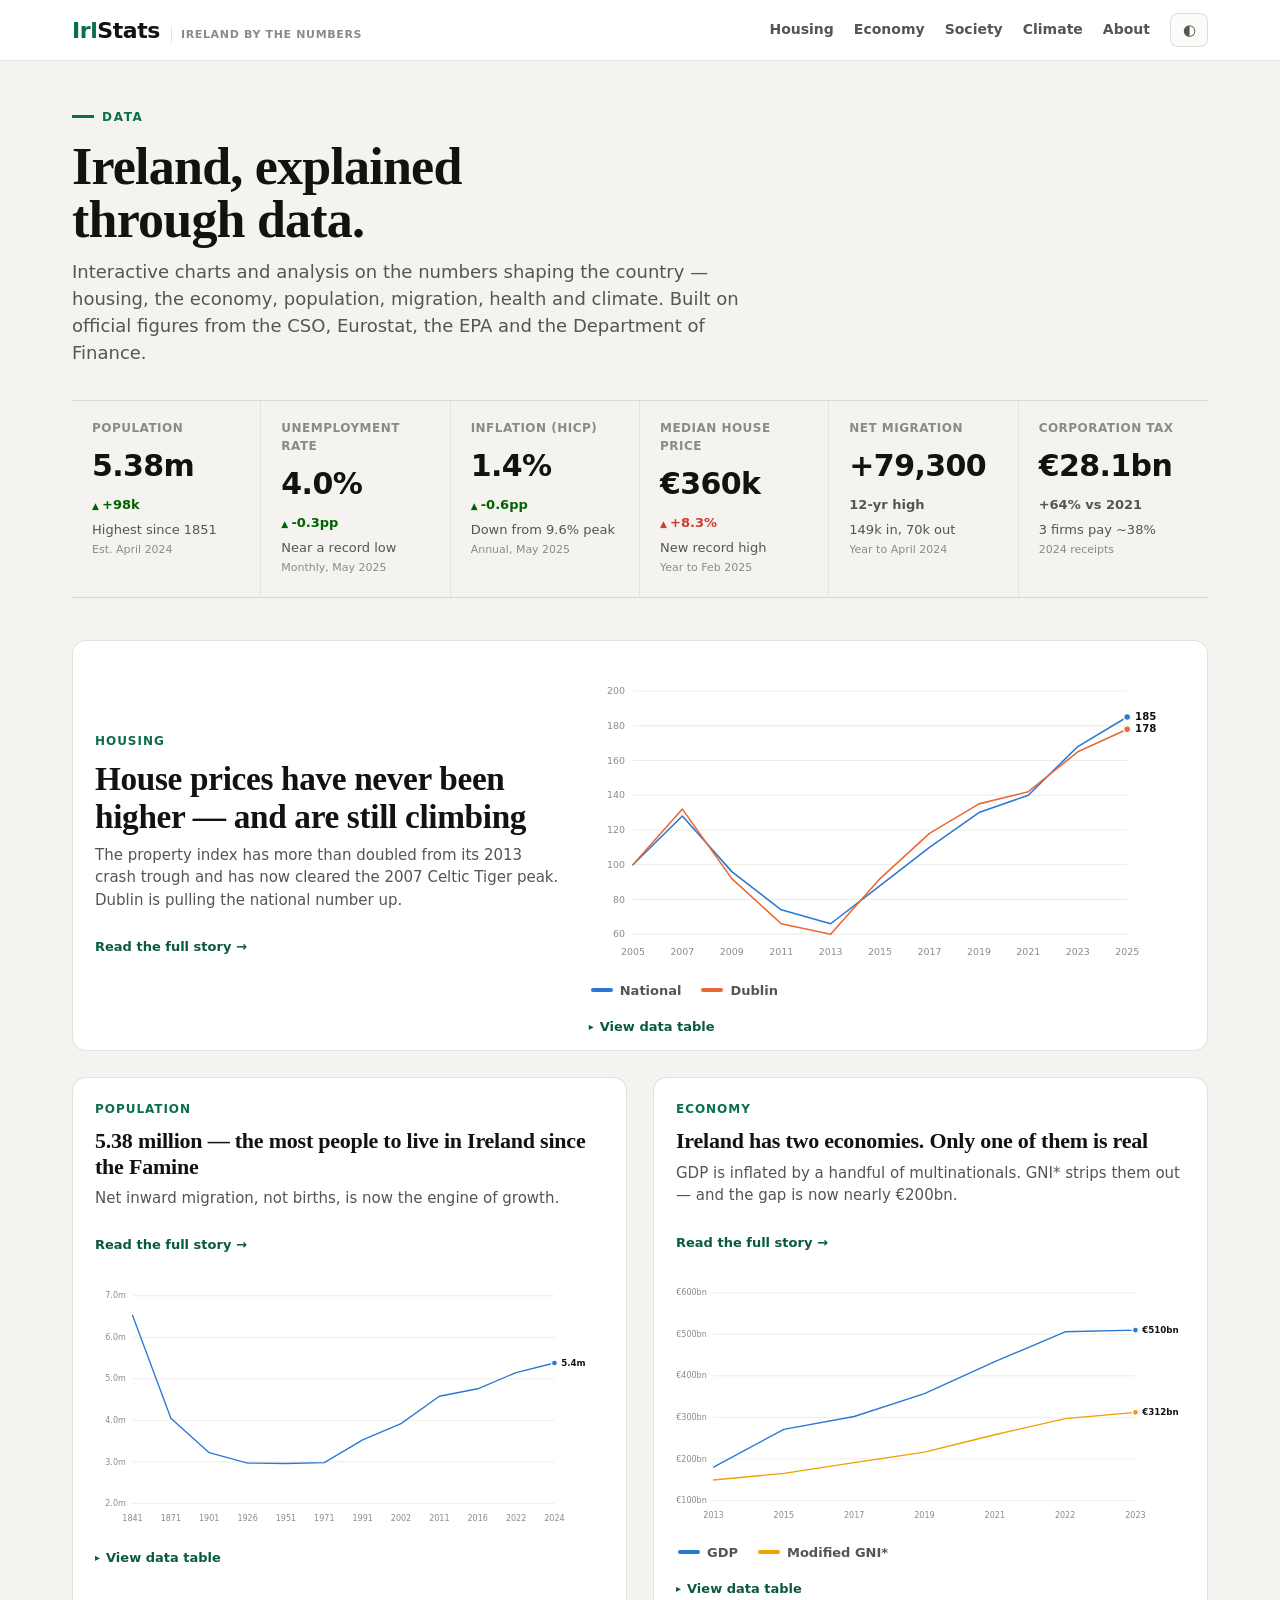
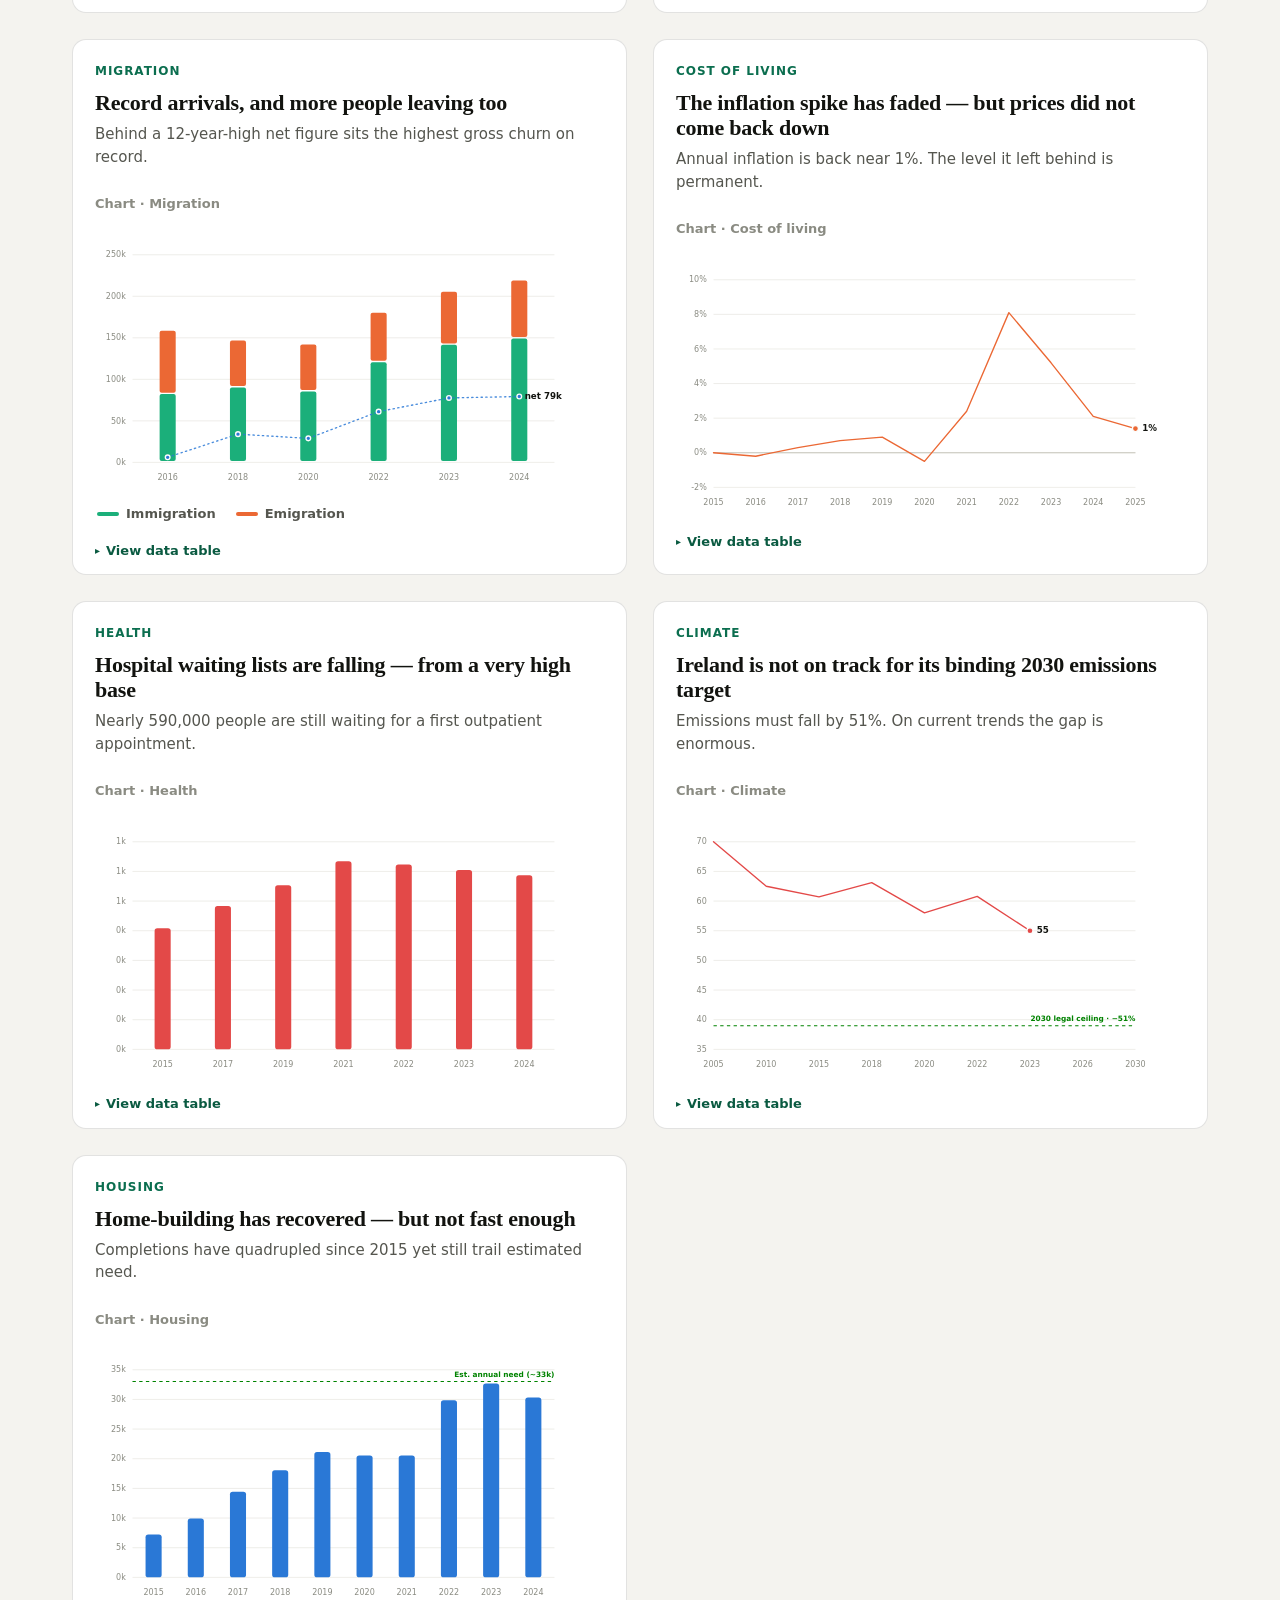
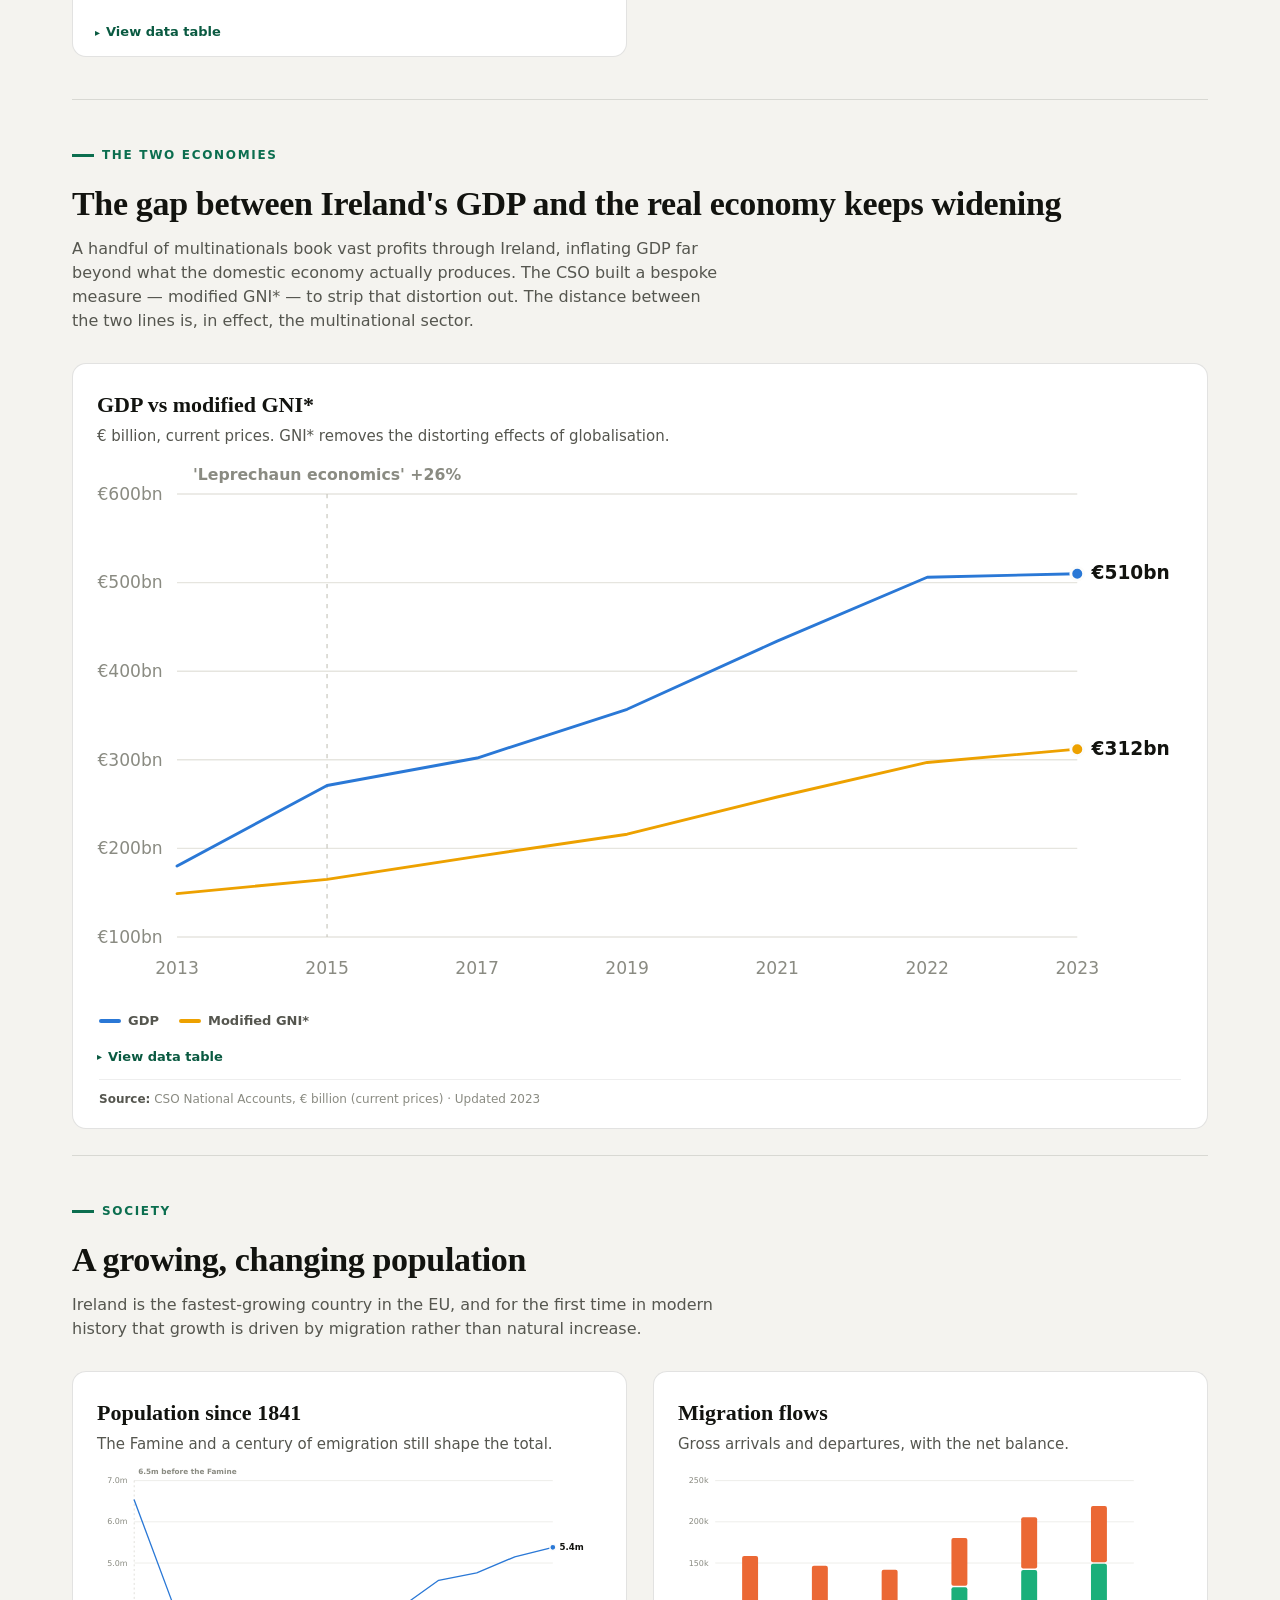
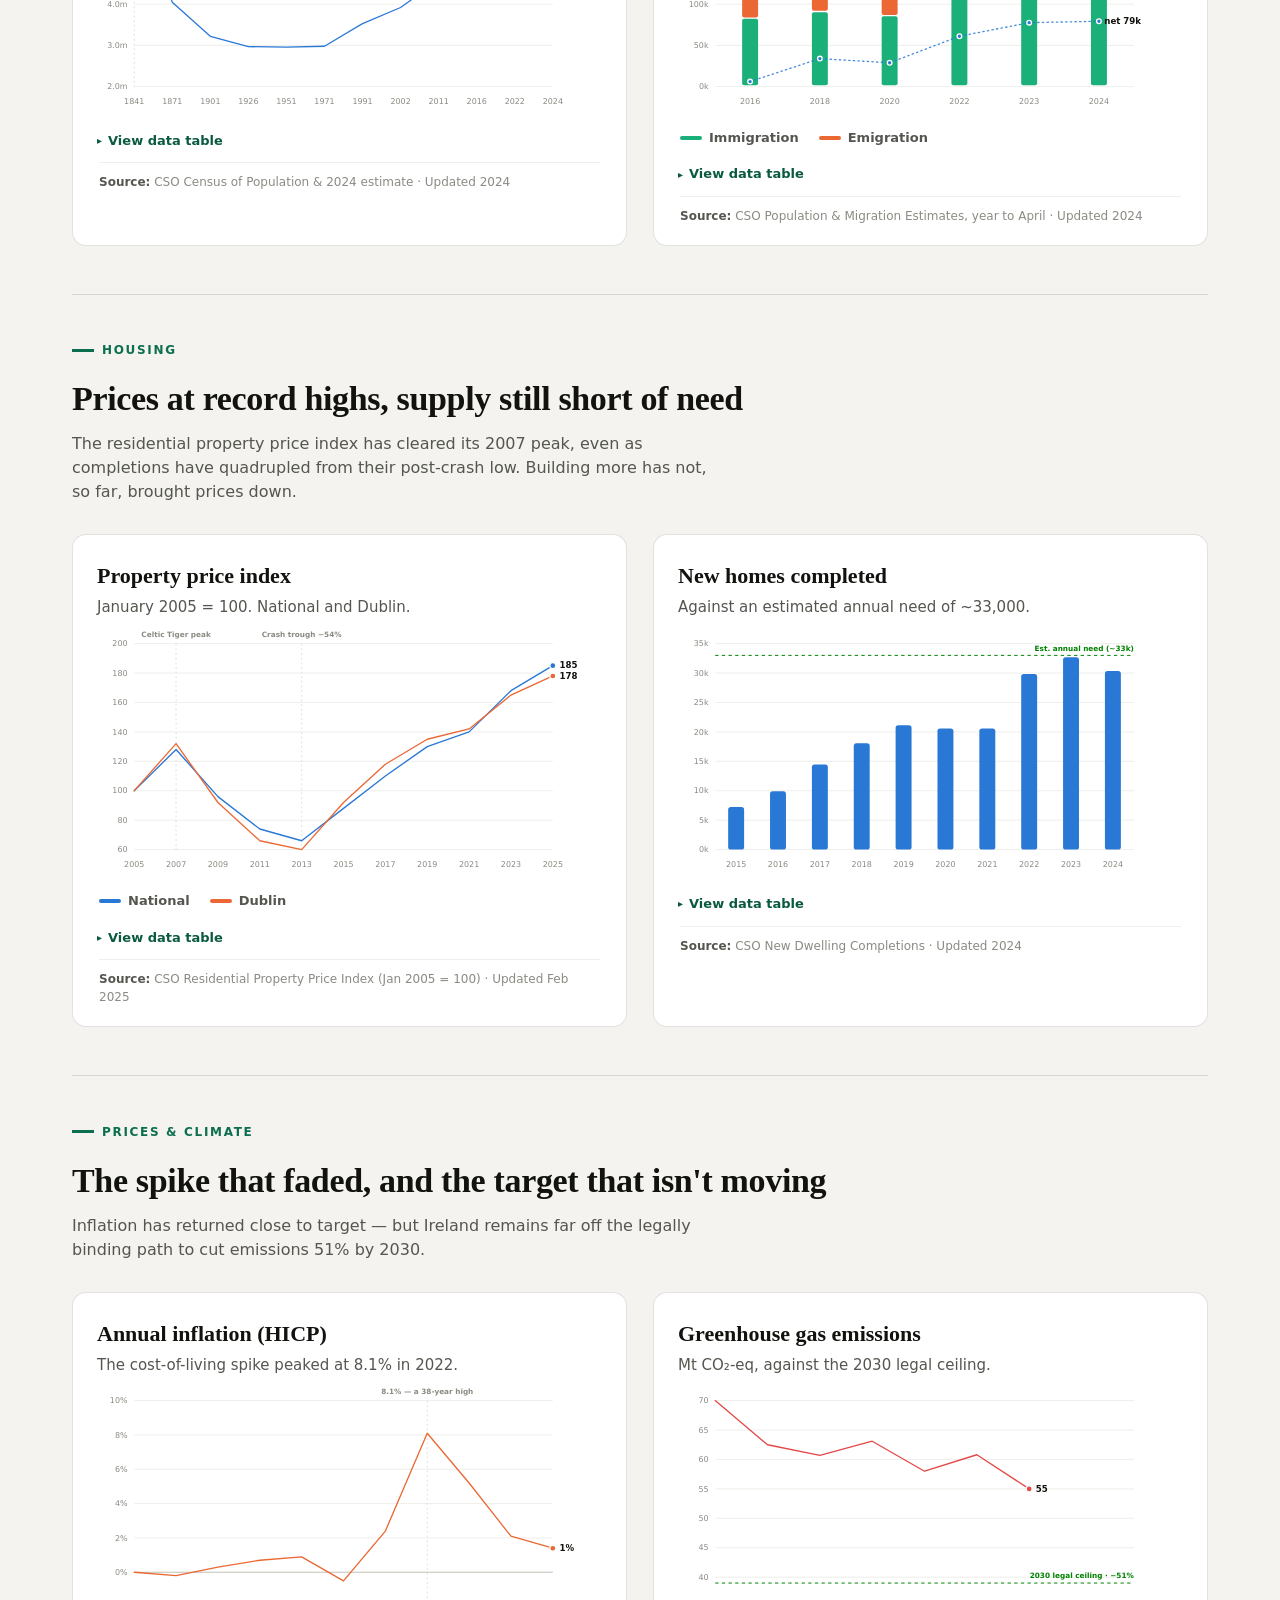
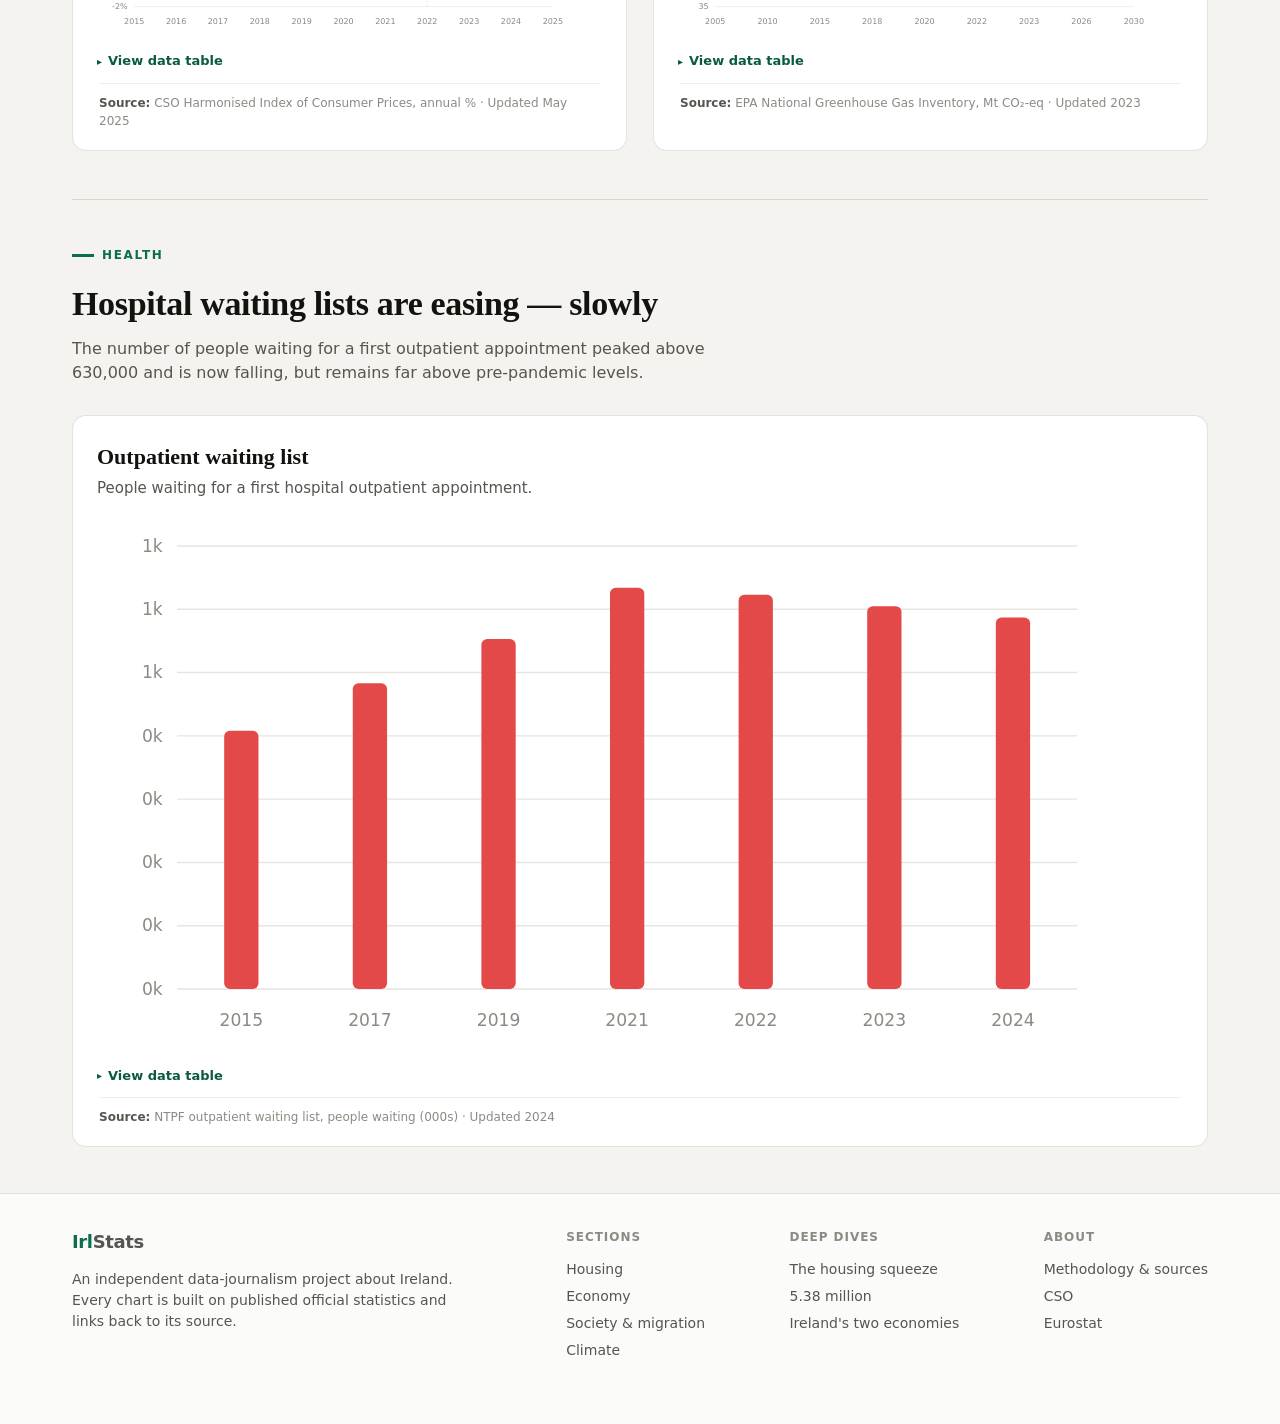
==== index.html @ 1c13873c "Build IrlStats — an Irish data-journalism hub An Irish counterpart to a newspaper data section (The " ====
<!doctype html>
<html lang="en">
<head>
  <meta charset="utf-8" />
  <meta name="viewport" content="width=device-width, initial-scale=1" />
  <title>IrlStats — Ireland by the numbers</title>
  <meta name="description" content="Ireland, explained through data. Interactive charts on housing, the economy, population, migration, health and climate — built on official CSO, Eurostat and EPA figures." />
  <link rel="icon" href="data:image/svg+xml,%3Csvg xmlns='http://www.w3.org/2000/svg' viewBox='0 0 100 100'%3E%3Crect width='100' height='100' rx='20' fill='%230b6e4f'/%3E%3Ctext x='50' y='72' font-size='62' font-family='system-ui' font-weight='800' fill='white' text-anchor='middle'%3EI%3C/text%3E%3C/svg%3E" />
  <link rel="stylesheet" href="styles.css" />
</head>
<body>
  <header class="mast">
    <div class="wrap mast__row">
      <a class="brand" href="index.html">
        <span><span class="brand__irl">Irl</span><span class="brand__stats">Stats</span></span>
        <span class="brand__tag">Ireland by the numbers</span>
      </a>
      <nav>
        <a class="nav-hide" href="#housing">Housing</a>
        <a class="nav-hide" href="#economy">Economy</a>
        <a class="nav-hide" href="#society">Society</a>
        <a class="nav-hide" href="#climate">Climate</a>
        <a class="nav-hide" href="about.html">About</a>
        <button class="theme-btn" id="themeBtn" title="Toggle light / dark" aria-label="Toggle light and dark theme">◐</button>
      </nav>
    </div>
  </header>

  <main class="wrap">
    <section class="page-head">
      <span class="eyebrow">Data</span>
      <h1>Ireland, explained through data.</h1>
      <p>Interactive charts and analysis on the numbers shaping the country — housing, the economy, population, migration, health and climate. Built on official figures from the CSO, Eurostat, the EPA and the Department of Finance.</p>
    </section>

    <!-- Live headline stats -->
    <section class="ticker" aria-label="Ireland right now">
      <div class="ticker__grid" id="ticker"></div>
    </section>

    <!-- Story grid -->
    <section class="story-grid" id="storyGrid"></section>

    <!-- Deep dive: economy -->
    <section class="band" id="economy">
      <div class="band__head">
        <span class="eyebrow">The two economies</span>
        <h2>The gap between Ireland's GDP and the real economy keeps widening</h2>
        <p>A handful of multinationals book vast profits through Ireland, inflating GDP far beyond what the domestic economy actually produces. The CSO built a bespoke measure — modified GNI* — to strip that distortion out. The distance between the two lines is, in effect, the multinational sector.</p>
      </div>
      <div class="figure">
        <div class="figure__title">GDP vs modified GNI*</div>
        <div class="figure__sub">€ billion, current prices. GNI* removes the distorting effects of globalisation.</div>
        <div id="chart-economy"></div>
        <div class="chart-source" id="src-economy"></div>
      </div>
    </section>

    <!-- Deep dive: society two-up -->
    <section class="band" id="society">
      <div class="band__head">
        <span class="eyebrow">Society</span>
        <h2>A growing, changing population</h2>
        <p>Ireland is the fastest-growing country in the EU, and for the first time in modern history that growth is driven by migration rather than natural increase.</p>
      </div>
      <div class="two-col">
        <div class="figure">
          <div class="figure__title">Population since 1841</div>
          <div class="figure__sub">The Famine and a century of emigration still shape the total.</div>
          <div id="chart-population"></div>
          <div class="chart-source" id="src-population"></div>
        </div>
        <div class="figure">
          <div class="figure__title">Migration flows</div>
          <div class="figure__sub">Gross arrivals and departures, with the net balance.</div>
          <div id="chart-migration"></div>
          <div class="chart-source" id="src-migration"></div>
        </div>
      </div>
    </section>

    <!-- Deep dive: housing -->
    <section class="band" id="housing">
      <div class="band__head">
        <span class="eyebrow">Housing</span>
        <h2>Prices at record highs, supply still short of need</h2>
        <p>The residential property price index has cleared its 2007 peak, even as completions have quadrupled from their post-crash low. Building more has not, so far, brought prices down.</p>
      </div>
      <div class="two-col">
        <div class="figure">
          <div class="figure__title">Property price index</div>
          <div class="figure__sub">January 2005 = 100. National and Dublin.</div>
          <div id="chart-houseprices"></div>
          <div class="chart-source" id="src-houseprices"></div>
        </div>
        <div class="figure">
          <div class="figure__title">New homes completed</div>
          <div class="figure__sub">Against an estimated annual need of ~33,000.</div>
          <div id="chart-completions"></div>
          <div class="chart-source" id="src-completions"></div>
        </div>
      </div>
    </section>

    <!-- Deep dive: cost of living + climate -->
    <section class="band" id="climate">
      <div class="band__head">
        <span class="eyebrow">Prices &amp; climate</span>
        <h2>The spike that faded, and the target that isn't moving</h2>
        <p>Inflation has returned close to target — but Ireland remains far off the legally binding path to cut emissions 51% by 2030.</p>
      </div>
      <div class="two-col">
        <div class="figure">
          <div class="figure__title">Annual inflation (HICP)</div>
          <div class="figure__sub">The cost-of-living spike peaked at 8.1% in 2022.</div>
          <div id="chart-inflation"></div>
          <div class="chart-source" id="src-inflation"></div>
        </div>
        <div class="figure">
          <div class="figure__title">Greenhouse gas emissions</div>
          <div class="figure__sub">Mt CO₂-eq, against the 2030 legal ceiling.</div>
          <div id="chart-emissions"></div>
          <div class="chart-source" id="src-emissions"></div>
        </div>
      </div>
    </section>

    <!-- Health -->
    <section class="band">
      <div class="band__head">
        <span class="eyebrow">Health</span>
        <h2>Hospital waiting lists are easing — slowly</h2>
        <p>The number of people waiting for a first outpatient appointment peaked above 630,000 and is now falling, but remains far above pre-pandemic levels.</p>
      </div>
      <div class="figure">
        <div class="figure__title">Outpatient waiting list</div>
        <div class="figure__sub">People waiting for a first hospital outpatient appointment.</div>
        <div id="chart-waiting"></div>
        <div class="chart-source" id="src-waiting"></div>
      </div>
    </section>
  </main>

  <footer class="foot">
    <div class="wrap foot__grid">
      <div>
        <div class="foot__brand"><span>Irl</span>Stats</div>
        <p class="foot__note">An independent data-journalism project about Ireland. Every chart is built on published official statistics and links back to its source.</p>
      </div>
      <div>
        <h4>Sections</h4>
        <a href="#housing">Housing</a>
        <a href="#economy">Economy</a>
        <a href="#society">Society &amp; migration</a>
        <a href="#climate">Climate</a>
      </div>
      <div>
        <h4>Deep dives</h4>
        <a href="stories/housing.html">The housing squeeze</a>
        <a href="stories/population.html">5.38 million</a>
        <a href="stories/economy.html">Ireland's two economies</a>
      </div>
      <div>
        <h4>About</h4>
        <a href="about.html">Methodology &amp; sources</a>
        <a href="https://www.cso.ie" rel="noopener">CSO</a>
        <a href="https://ec.europa.eu/eurostat" rel="noopener">Eurostat</a>
      </div>
    </div>
  </footer>

  <script src="js/data.js"></script>
  <script src="js/charts.js"></script>
  <script src="js/app.js"></script>
</body>
</html>
---- styles.css ----
/* ==================================================================
   IrlStats — Ireland by the numbers
   Editorial data-journalism styling. Light + dark, theme-aware charts.
   Chart series colours use the validated house data-viz palette.
   ================================================================== */

:root {
  color-scheme: light;

  /* ---- editorial chrome ---- */
  --page:        #f4f3ef;
  --surface:     #ffffff;
  --surface-2:   #fbfbf9;
  --ink:         #12130f;
  --ink-2:       #55564f;
  --muted:       #8a8b82;
  --hair:        rgba(18, 19, 15, 0.12);
  --hair-soft:   rgba(18, 19, 15, 0.07);

  /* Irish editorial accent — a considered green, used sparingly */
  --accent:      #0b6e4f;
  --accent-ink:  #0a5a41;
  --accent-wash: #e7f1ec;
  --flag-orange: #e07b39;

  /* ---- chart palette (validated categorical slots, light) ---- */
  --surface-1:  #fcfcfb;
  --series-1:   #2a78d6;  /* blue   */
  --series-2:   #eb6834;  /* orange */
  --series-3:   #1baf7a;  /* aqua   */
  --series-4:   #eda100;  /* yellow */
  --series-5:   #e87ba4;  /* magenta*/
  --series-6:   #008300;  /* green  */
  --series-7:   #4a3aa7;  /* violet */
  --series-8:   #e34948;  /* red    */

  --grid:       #e6e5df;
  --axis:       #c7c6bd;
  --axis-ink:   #8a8b82;
  --good:       #006300;
  --bad:        #cf3b2f;

  --maxw: 1180px;
  --sans: system-ui, -apple-system, "Segoe UI", Roboto, "Helvetica Neue", Arial, sans-serif;
  --serif: "Iowan Old Style", "Palatino Linotype", Palatino, Georgia, "Times New Roman", serif;
}

:root[data-theme="dark"] {
  color-scheme: dark;
  --page:       #0c0d0b;
  --surface:    #161713;
  --surface-2:  #121310;
  --ink:        #f6f6f1;
  --ink-2:      #c3c2b7;
  --muted:      #8f9086;
  --hair:       rgba(255, 255, 255, 0.14);
  --hair-soft:  rgba(255, 255, 255, 0.08);
  --accent:     #34c08e;
  --accent-ink: #4fd0a0;
  --accent-wash: #12271f;

  --surface-1:  #1a1a19;
  --series-1:   #3987e5;
  --series-2:   #d95926;
  --series-3:   #199e70;
  --series-4:   #c98500;
  --series-5:   #d55181;
  --series-6:   #008300;
  --series-7:   #9085e9;
  --series-8:   #e66767;

  --grid:       #2c2c2a;
  --axis:       #383835;
  --axis-ink:   #8f9086;
  --good:       #22c55e;
  --bad:        #f26d63;
}

@media (prefers-color-scheme: dark) {
  :root:not([data-theme="light"]) {
    color-scheme: dark;
    --page:       #0c0d0b;
    --surface:    #161713;
    --surface-2:  #121310;
    --ink:        #f6f6f1;
    --ink-2:      #c3c2b7;
    --muted:      #8f9086;
    --hair:       rgba(255, 255, 255, 0.14);
    --hair-soft:  rgba(255, 255, 255, 0.08);
    --accent:     #34c08e;
    --accent-ink: #4fd0a0;
    --accent-wash: #12271f;
    --surface-1:  #1a1a19;
    --series-1:   #3987e5;
    --series-2:   #d95926;
    --series-3:   #199e70;
    --series-4:   #c98500;
    --series-5:   #d55181;
    --series-6:   #008300;
    --series-7:   #9085e9;
    --series-8:   #e66767;
    --grid:       #2c2c2a;
    --axis:       #383835;
    --axis-ink:   #8f9086;
    --good:       #22c55e;
    --bad:        #f26d63;
  }
}

* { box-sizing: border-box; }
html { -webkit-text-size-adjust: 100%; }
body {
  margin: 0;
  background: var(--page);
  color: var(--ink);
  font-family: var(--sans);
  line-height: 1.5;
  -webkit-font-smoothing: antialiased;
}
a { color: inherit; }
img { max-width: 100%; }

.wrap { max-width: var(--maxw); margin: 0 auto; padding: 0 22px; }

/* ---- Masthead ---------------------------------------------------- */
.mast {
  border-bottom: 1px solid var(--hair);
  background: var(--surface);
  position: sticky;
  top: 0;
  z-index: 40;
  backdrop-filter: saturate(1.1);
}
.mast__row {
  display: flex;
  align-items: center;
  gap: 18px;
  height: 60px;
}
.brand {
  display: flex;
  align-items: baseline;
  gap: 9px;
  text-decoration: none;
  font-weight: 800;
  letter-spacing: -0.02em;
  font-size: 22px;
}
.brand__irl { color: var(--accent); }
.brand__stats { color: var(--ink); }
.brand__tag {
  font-size: 11px;
  font-weight: 600;
  color: var(--muted);
  letter-spacing: 0.06em;
  text-transform: uppercase;
  border-left: 1px solid var(--hair);
  padding-left: 9px;
  margin-left: 2px;
}
.mast nav {
  margin-left: auto;
  display: flex;
  gap: 20px;
  align-items: center;
}
.mast nav a {
  text-decoration: none;
  color: var(--ink-2);
  font-size: 14px;
  font-weight: 600;
  padding: 4px 0;
  border-bottom: 2px solid transparent;
}
.mast nav a:hover { color: var(--ink); border-bottom-color: var(--accent); }
.nav-hide { }
@media (max-width: 760px) { .nav-hide { display: none; } }

.theme-btn {
  border: 1px solid var(--hair);
  background: var(--surface-2);
  color: var(--ink-2);
  width: 38px; height: 34px;
  border-radius: 8px;
  cursor: pointer;
  font-size: 15px;
  display: grid; place-items: center;
}
.theme-btn:hover { color: var(--ink); border-color: var(--accent); }

/* ---- Section intro ---------------------------------------------- */
.page-head { padding: 40px 0 8px; }
.page-head h1 {
  font-family: var(--serif);
  font-weight: 700;
  font-size: clamp(30px, 4.6vw, 52px);
  line-height: 1.02;
  letter-spacing: -0.015em;
  margin: 0 0 12px;
  max-width: 15ch;
}
.page-head p {
  color: var(--ink-2);
  font-size: 18px;
  max-width: 60ch;
  margin: 0;
}
.eyebrow {
  display: inline-flex; align-items: center; gap: 8px;
  text-transform: uppercase;
  letter-spacing: 0.14em;
  font-size: 12px;
  font-weight: 700;
  color: var(--accent);
  margin-bottom: 14px;
}
.eyebrow::before {
  content: ""; width: 22px; height: 3px; background: var(--accent); display: inline-block;
}

/* ---- Stat ticker ------------------------------------------------- */
.ticker {
  margin: 26px 0 8px;
  border-top: 1px solid var(--hair);
  border-bottom: 1px solid var(--hair);
}
.ticker__grid {
  display: grid;
  grid-template-columns: repeat(6, 1fr);
  gap: 0;
}
@media (max-width: 900px) { .ticker__grid { grid-template-columns: repeat(3, 1fr); } }
@media (max-width: 520px) { .ticker__grid { grid-template-columns: repeat(2, 1fr); } }

.stat {
  padding: 18px 20px 20px;
  border-right: 1px solid var(--hair-soft);
}
.ticker__grid .stat:nth-child(6n) { border-right: none; }
.stat__label { font-size: 12px; font-weight: 600; color: var(--muted); text-transform: uppercase; letter-spacing: 0.04em; }
.stat__value {
  font-size: 30px; font-weight: 700; letter-spacing: -0.02em; margin: 6px 0 4px; color: var(--ink);
}
.stat__delta { font-size: 13px; font-weight: 700; display: inline-block; }
.stat__delta--good { color: var(--good); }
.stat__delta--bad { color: var(--bad); }
.stat__delta--neutral { color: var(--ink-2); }
.stat__delta--good::before { content: "▲ "; font-size: 9px; }
.stat__delta--bad::before { content: "▲ "; font-size: 9px; }
.stat__sub { font-size: 13px; color: var(--ink-2); margin-top: 4px; }
.stat__note { font-size: 11px; color: var(--muted); margin-top: 3px; }

/* ---- Story grid -------------------------------------------------- */
.story-grid {
  display: grid;
  grid-template-columns: repeat(12, 1fr);
  gap: 26px;
  padding: 34px 0 20px;
}
.card {
  grid-column: span 6;
  background: var(--surface);
  border: 1px solid var(--hair);
  border-radius: 14px;
  padding: 22px 22px 8px;
  display: flex;
  flex-direction: column;
  transition: border-color .15s, transform .15s;
}
.card:hover { border-color: var(--accent); }
.card--lead { grid-column: span 12; }
.card--lead .card__inner { display: grid; grid-template-columns: 1.05fr 1.35fr; gap: 30px; align-items: center; }
.card--tall { grid-column: span 4; }
@media (max-width: 900px) {
  .card, .card--tall { grid-column: span 12; }
  .card--lead .card__inner { grid-template-columns: 1fr; }
}
.card__kicker {
  font-size: 12px; font-weight: 700; letter-spacing: 0.08em; text-transform: uppercase;
  color: var(--accent); margin-bottom: 10px;
}
.card__title {
  font-family: var(--serif);
  font-weight: 700;
  font-size: 22px;
  line-height: 1.14;
  letter-spacing: -0.01em;
  margin: 0 0 8px;
}
.card--lead .card__title { font-size: clamp(24px, 2.6vw, 34px); }
.card__dek { color: var(--ink-2); font-size: 15px; margin: 0 0 14px; }
.card__more {
  margin-top: auto;
  font-size: 13px; font-weight: 700; color: var(--accent-ink);
  text-decoration: none; padding: 12px 0 16px;
  display: inline-flex; align-items: center; gap: 6px;
}
.card__more:hover { gap: 10px; }
.card__more--muted { color: var(--muted); font-weight: 600; }

/* ---- Chart ------------------------------------------------------- */
.chart { position: relative; margin-top: 6px; }
.chart-svg { width: 100%; height: auto; display: block; overflow: visible; font-family: var(--sans); }

.chart-svg .grid { stroke: var(--grid); stroke-width: 1; fill: none; }
.axis-label { fill: var(--axis-ink); font-size: 12px; font-variant-numeric: tabular-nums; }
.axis-baseline { stroke: var(--axis); stroke-width: 1.5; }
.series-line { stroke-width: 2; stroke-linejoin: round; stroke-linecap: round; }
.net-line { stroke-width: 2; stroke-dasharray: 2 5; stroke-linecap: round; opacity: .85; }
.end-dot { stroke: var(--surface-1); stroke-width: 2; }
.end-label { fill: var(--ink); font-size: 13px; font-weight: 700; font-variant-numeric: tabular-nums; }
.col { transition: opacity .1s; }
.annot-line { stroke: var(--axis); stroke-width: 1; stroke-dasharray: 3 4; opacity: .8; }
.annot-label { fill: var(--muted); font-size: 11px; font-weight: 600; }
.target-line { stroke: var(--series-6); stroke-width: 1.5; stroke-dasharray: 5 5; }
.target-label { fill: var(--series-6); font-size: 11px; font-weight: 700; }
.crosshair { stroke: var(--axis); stroke-width: 1; }
.focus-dot { stroke: var(--surface-1); stroke-width: 2; }
.col-hi { fill: var(--hair-soft); }
.overlay { cursor: crosshair; }

.chart-legend {
  display: flex; flex-wrap: wrap; gap: 14px 20px; margin: 14px 2px 2px;
}
.chart-legend__item { display: inline-flex; align-items: center; gap: 7px; font-size: 13px; color: var(--ink-2); font-weight: 600; }
.chart-legend__swatch { width: 22px; height: 4px; border-radius: 2px; display: inline-block; }
.chart-legend__swatch--dashed { background: repeating-linear-gradient(90deg, currentColor 0 4px, transparent 4px 8px) !important; }

.chart-tip {
  position: absolute; pointer-events: none;
  background: var(--surface); border: 1px solid var(--hair);
  border-radius: 9px; padding: 9px 11px; font-size: 12.5px;
  box-shadow: 0 8px 26px rgba(0,0,0,.14);
  transition: opacity .08s; z-index: 5; min-width: 118px;
}
.chart-tip__title { font-weight: 700; margin-bottom: 6px; color: var(--ink); }
.chart-tip__row { display: flex; align-items: center; gap: 7px; margin: 3px 0; }
.chart-tip__swatch { width: 9px; height: 9px; border-radius: 2px; flex: none; }
.chart-tip__name { color: var(--ink-2); }
.chart-tip__val { margin-left: auto; font-weight: 700; font-variant-numeric: tabular-nums; color: var(--ink); }

.chart-table { margin: 16px 0 6px; font-size: 13px; }
.chart-table summary {
  cursor: pointer; color: var(--accent-ink); font-weight: 600; font-size: 13px;
  list-style: none; user-select: none; display: inline-flex; align-items: center; gap: 6px;
}
.chart-table summary::before { content: "▸"; font-size: 10px; }
.chart-table[open] summary::before { content: "▾"; }
.chart-table__scroll { overflow-x: auto; margin-top: 10px; }
.chart-table table { border-collapse: collapse; width: 100%; font-variant-numeric: tabular-nums; }
.chart-table th, .chart-table td { text-align: right; padding: 6px 10px; border-bottom: 1px solid var(--hair-soft); white-space: nowrap; }
.chart-table thead th { color: var(--muted); font-weight: 700; border-bottom: 1px solid var(--hair); }
.chart-table tbody th { text-align: left; color: var(--ink); }

.chart-source {
  font-size: 12px; color: var(--muted); margin: 12px 2px 2px; padding-top: 10px;
  border-top: 1px solid var(--hair-soft);
}
.chart-source strong { color: var(--ink-2); font-weight: 600; }

/* ---- Section band ------------------------------------------------ */
.band { border-top: 1px solid var(--hair); margin-top: 22px; }
.band__head { padding: 40px 0 4px; }
.band__head h2 {
  font-family: var(--serif); font-weight: 700; font-size: clamp(24px, 3vw, 34px);
  margin: 0 0 8px; letter-spacing: -0.01em;
}
.band__head p { color: var(--ink-2); margin: 0; max-width: 64ch; }

.figure {
  background: var(--surface); border: 1px solid var(--hair); border-radius: 14px;
  padding: 24px 24px 18px; margin: 26px 0;
}
.figure__title { font-family: var(--serif); font-weight: 700; font-size: 22px; margin: 0 0 4px; }
.figure__sub { color: var(--ink-2); font-size: 15px; margin: 0 0 6px; }

.two-col { display: grid; grid-template-columns: 1fr 1fr; gap: 26px; }
@media (max-width: 820px) { .two-col { grid-template-columns: 1fr; } }

/* ---- Footer ------------------------------------------------------ */
.foot {
  border-top: 1px solid var(--hair);
  margin-top: 46px;
  padding: 34px 0 60px;
  color: var(--ink-2);
  font-size: 14px;
  background: var(--surface-2);
}
.foot__grid { display: flex; flex-wrap: wrap; gap: 30px 60px; justify-content: space-between; }
.foot h4 { font-size: 12px; text-transform: uppercase; letter-spacing: 0.08em; color: var(--muted); margin: 0 0 10px; }
.foot a { color: var(--ink-2); text-decoration: none; display: block; padding: 3px 0; }
.foot a:hover { color: var(--accent-ink); }
.foot__note { max-width: 46ch; }
.foot__brand { font-weight: 800; font-size: 18px; letter-spacing: -0.02em; margin-bottom: 8px; }
.foot__brand span { color: var(--accent); }

/* ---- Article layout --------------------------------------------- */
.article { max-width: 720px; margin: 0 auto; padding: 44px 22px 0; }
.article .eyebrow { margin-bottom: 18px; }
.article h1 {
  font-family: var(--serif); font-weight: 700; font-size: clamp(30px, 5vw, 46px);
  line-height: 1.06; letter-spacing: -0.015em; margin: 0 0 16px;
}
.article__standfirst { font-size: 20px; color: var(--ink-2); line-height: 1.45; margin: 0 0 20px; }
.article__meta { font-size: 13px; color: var(--muted); border-top: 1px solid var(--hair); border-bottom: 1px solid var(--hair); padding: 12px 0; margin-bottom: 30px; }
.article p { font-size: 18px; line-height: 1.62; margin: 0 0 20px; color: var(--ink); }
.article h2 { font-family: var(--serif); font-size: 26px; margin: 38px 0 12px; letter-spacing: -0.01em; }
.article .figure { margin: 30px 0; }
.back-link { display: inline-block; margin: 30px 0 0; font-weight: 700; color: var(--accent-ink); text-decoration: none; }
.pull { border-left: 3px solid var(--accent); padding: 4px 0 4px 18px; margin: 26px 0; font-family: var(--serif); font-size: 22px; line-height: 1.3; color: var(--ink); }
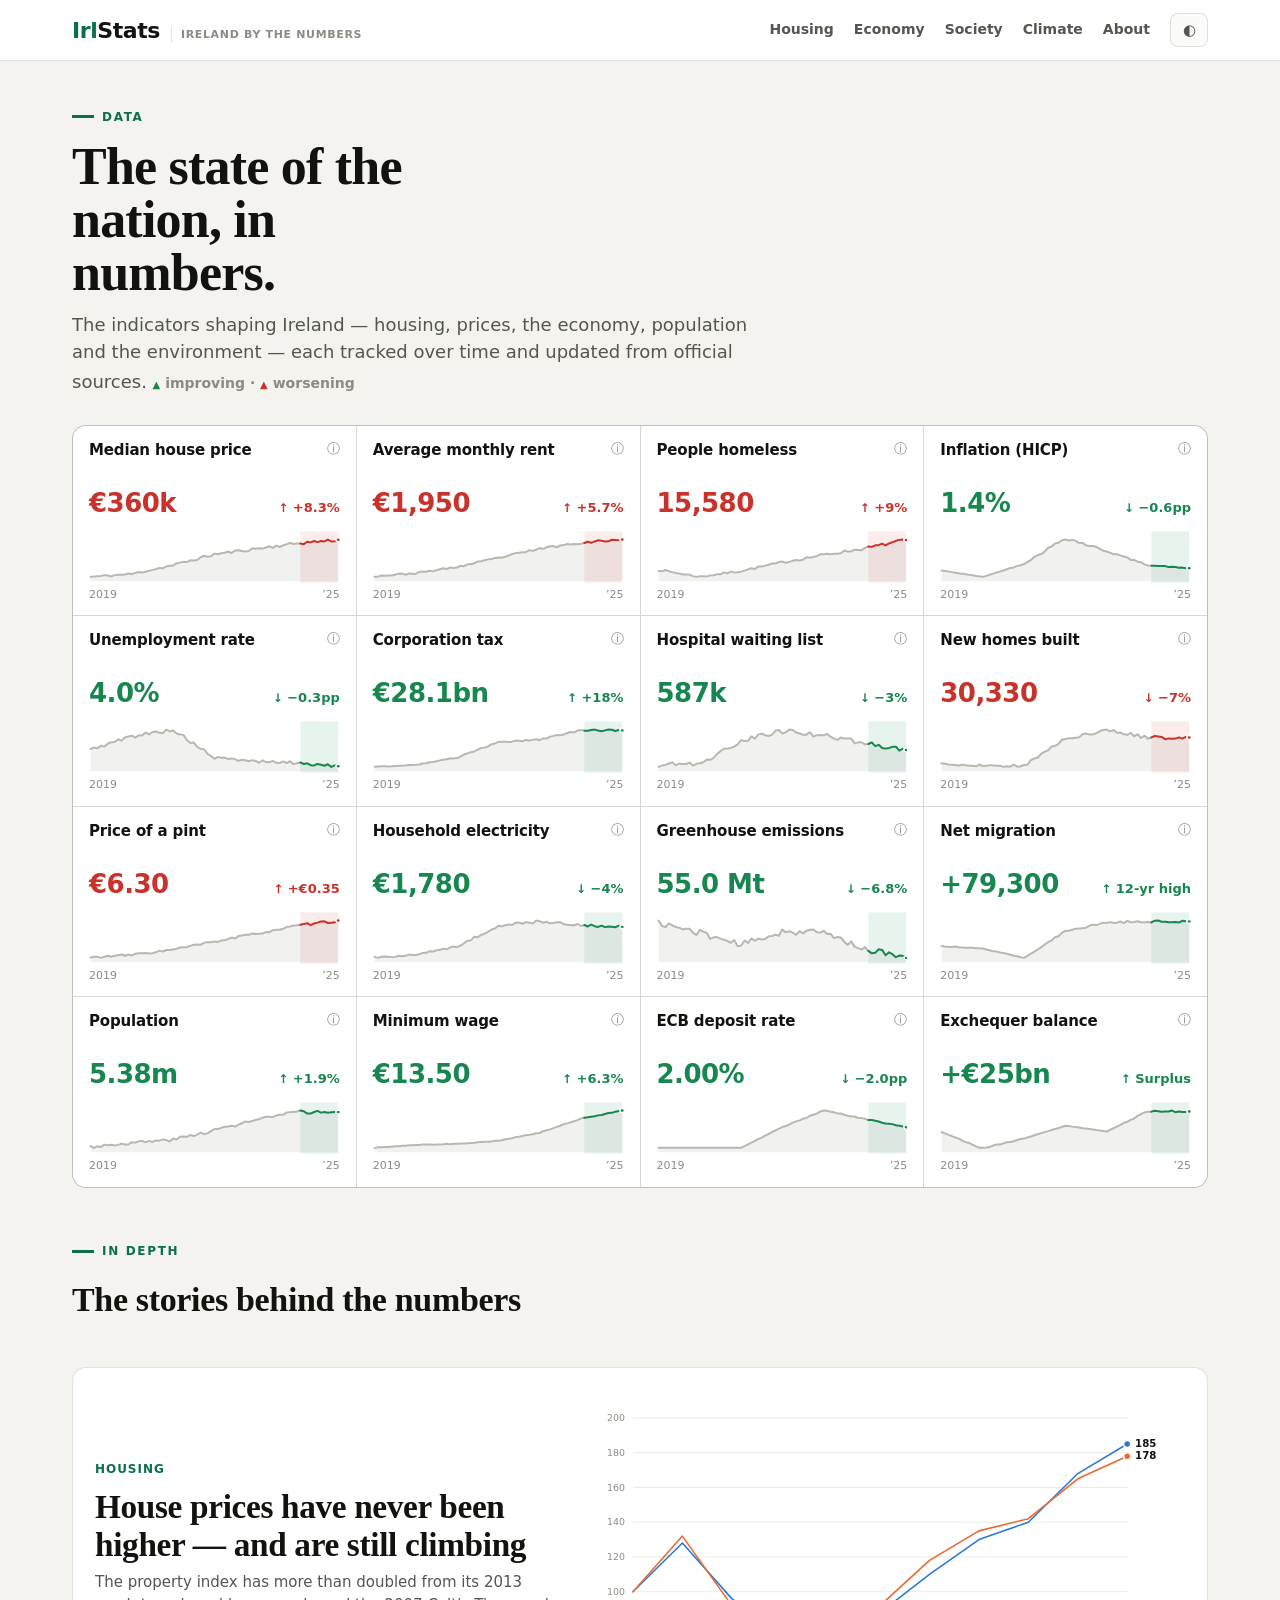
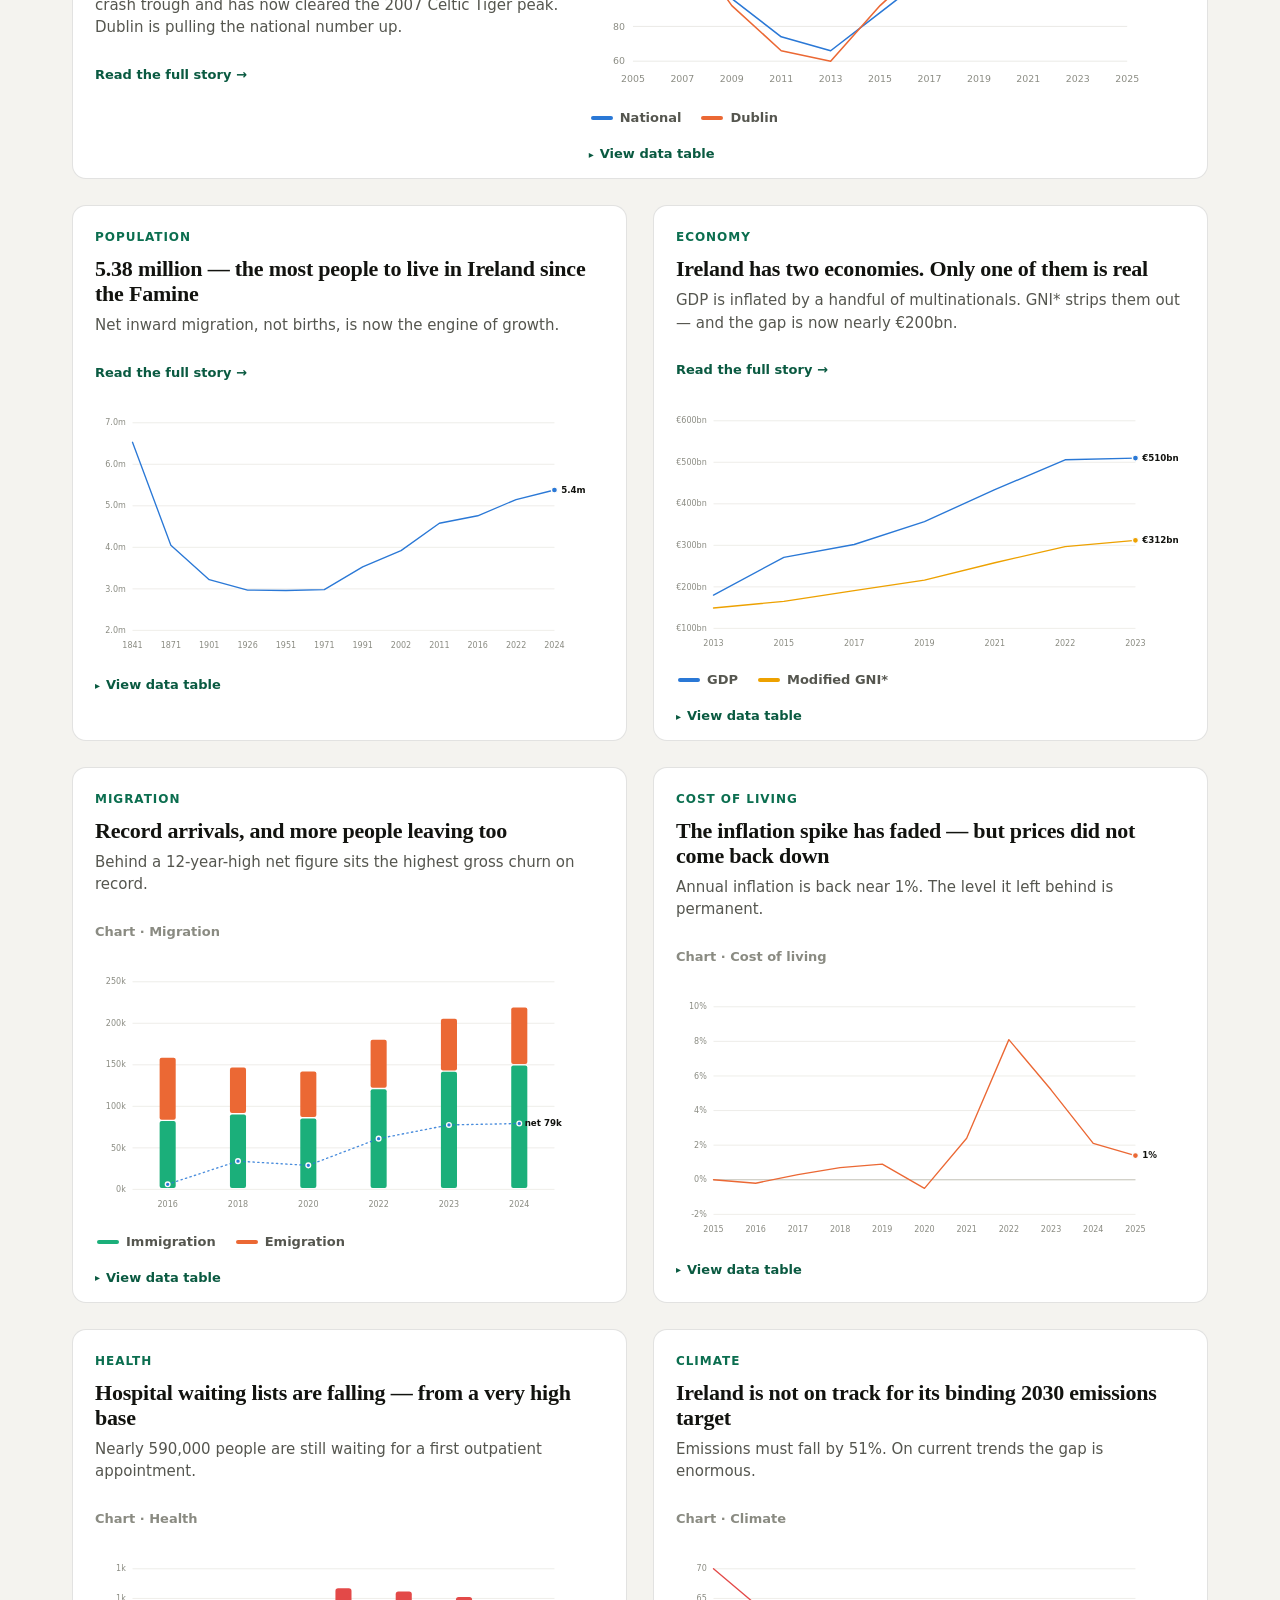
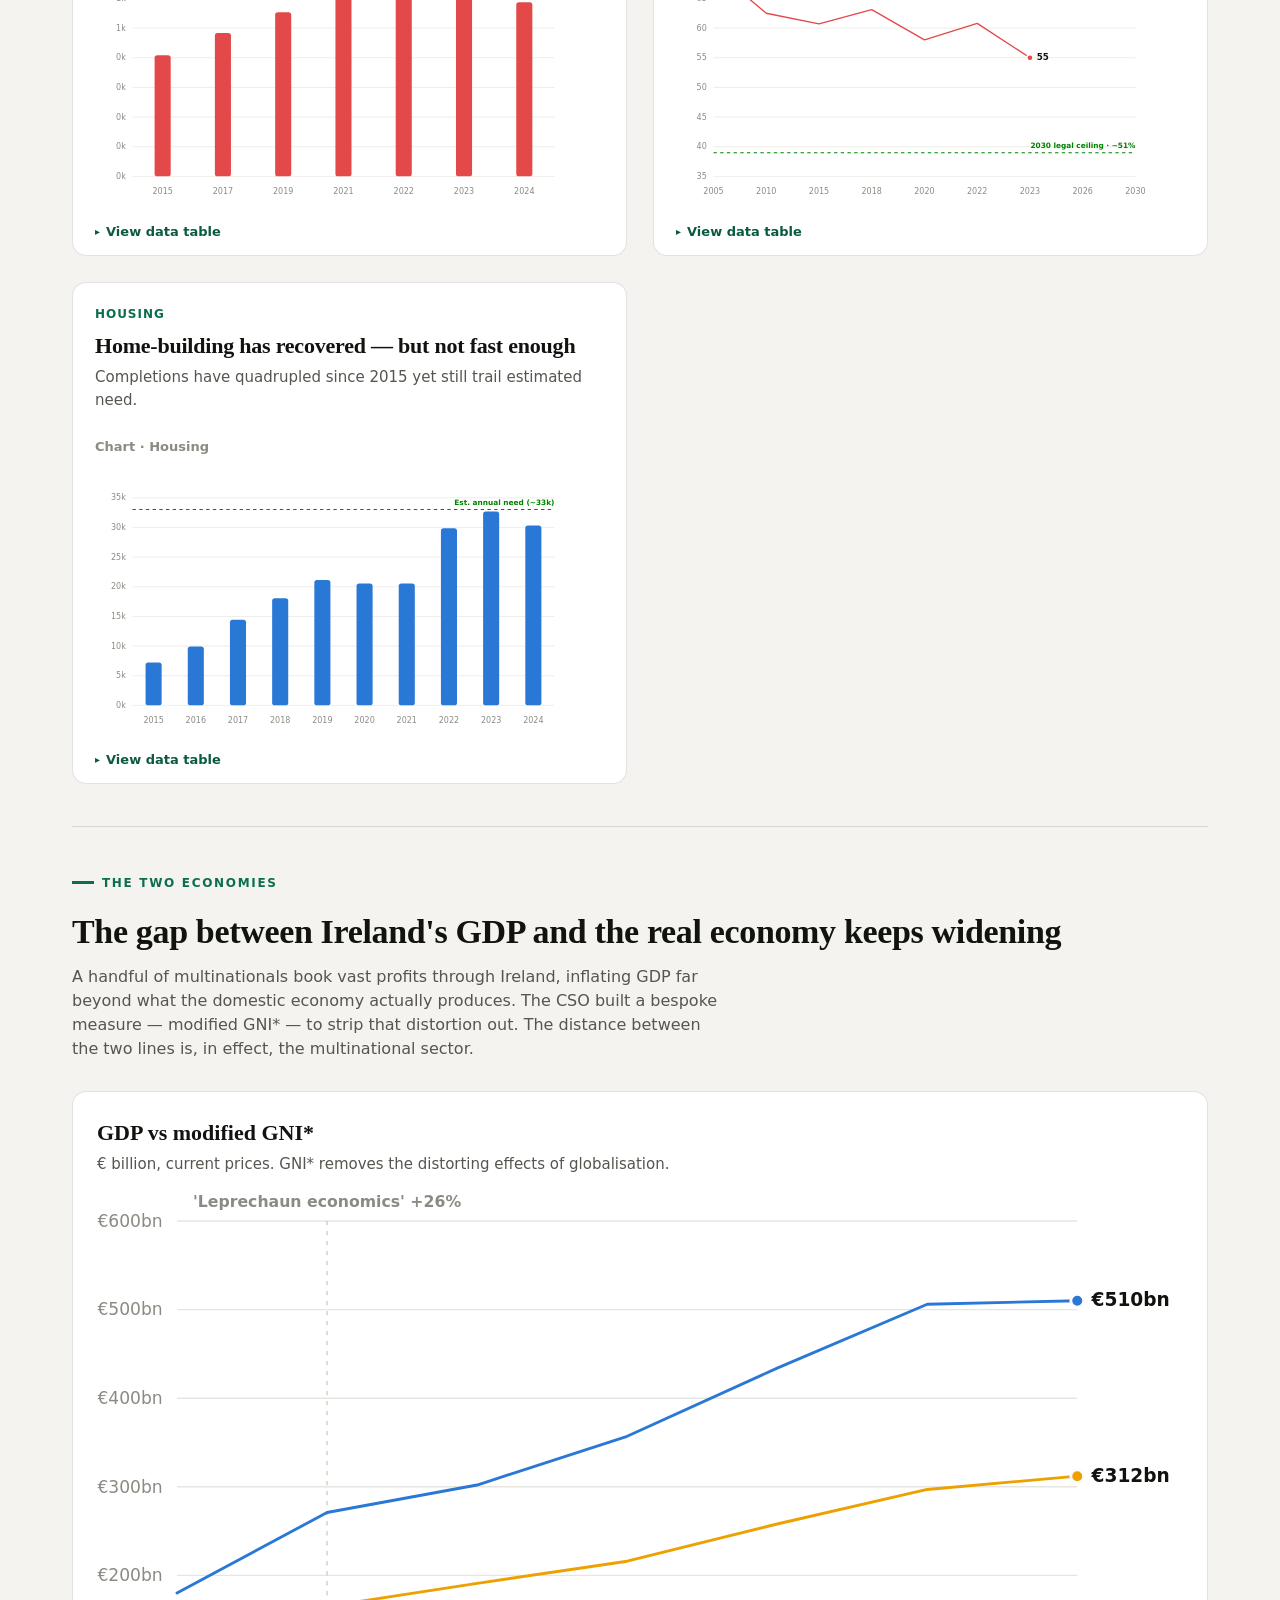
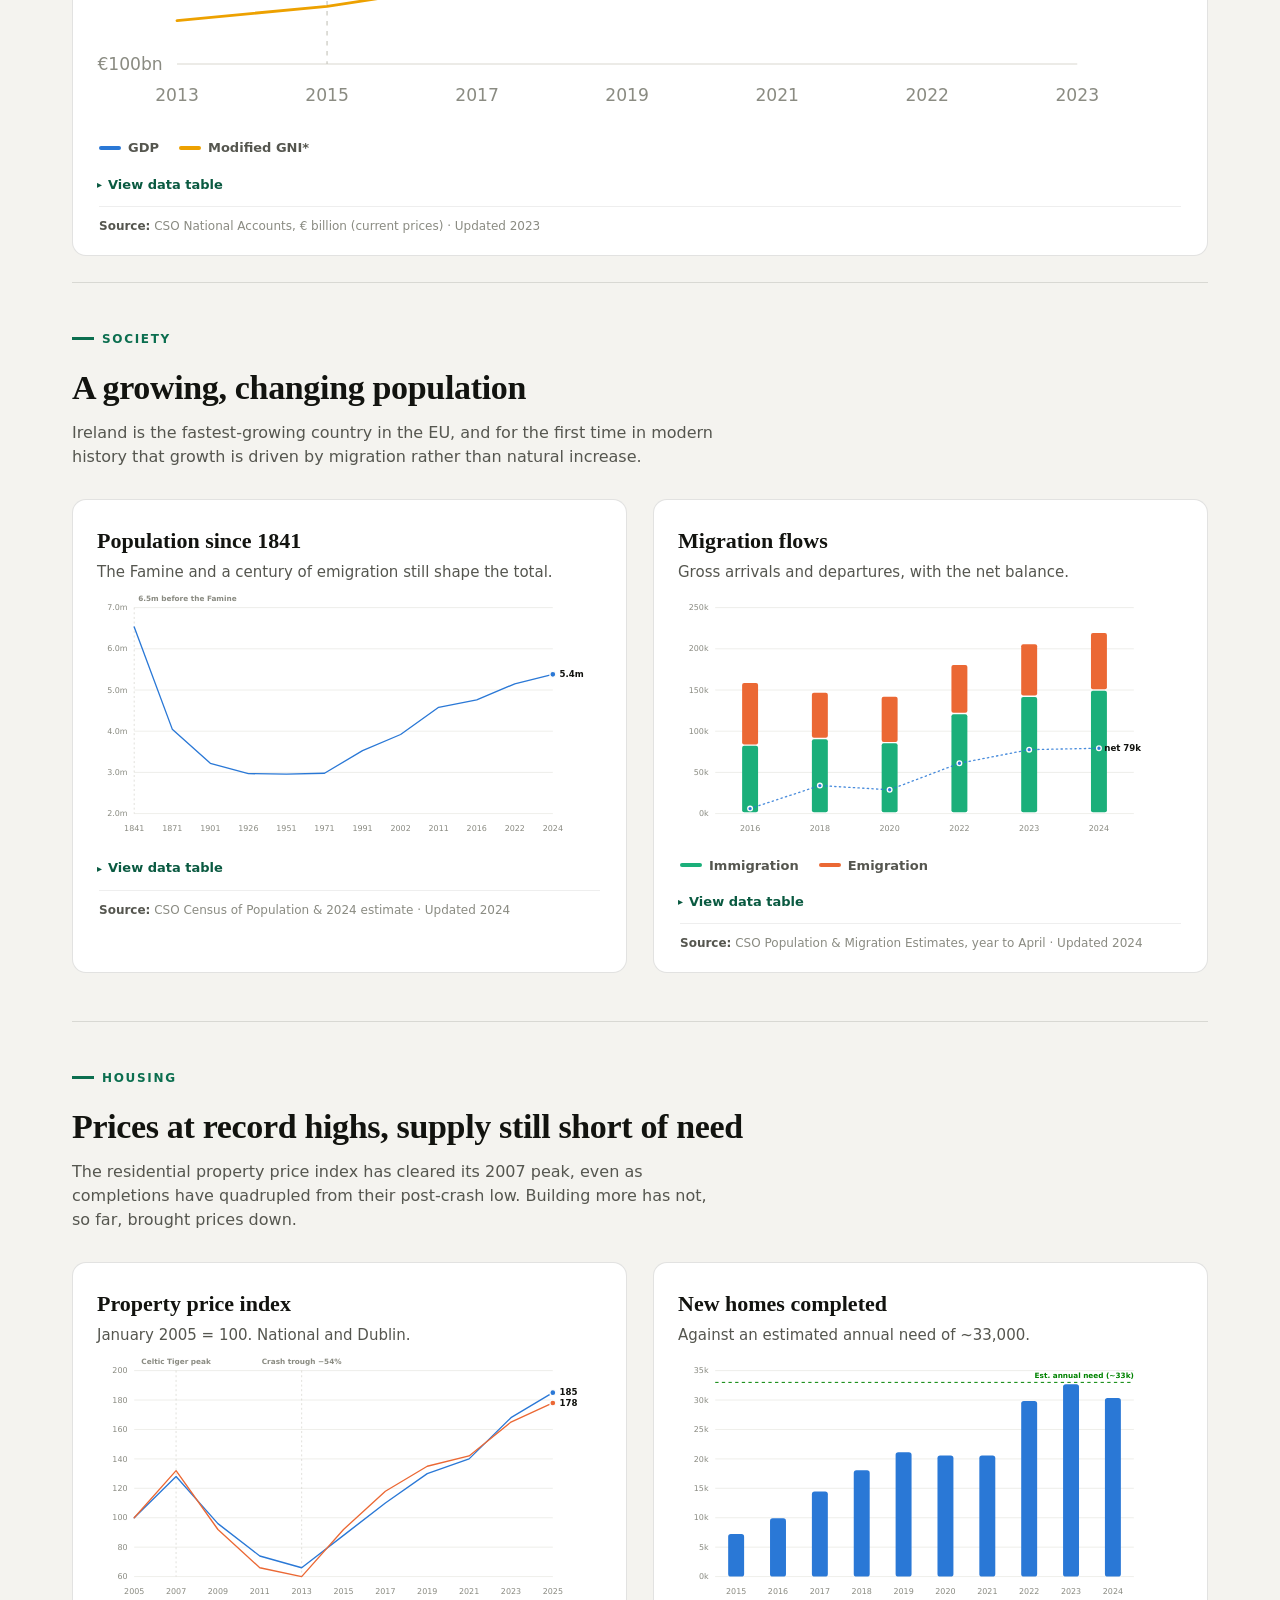
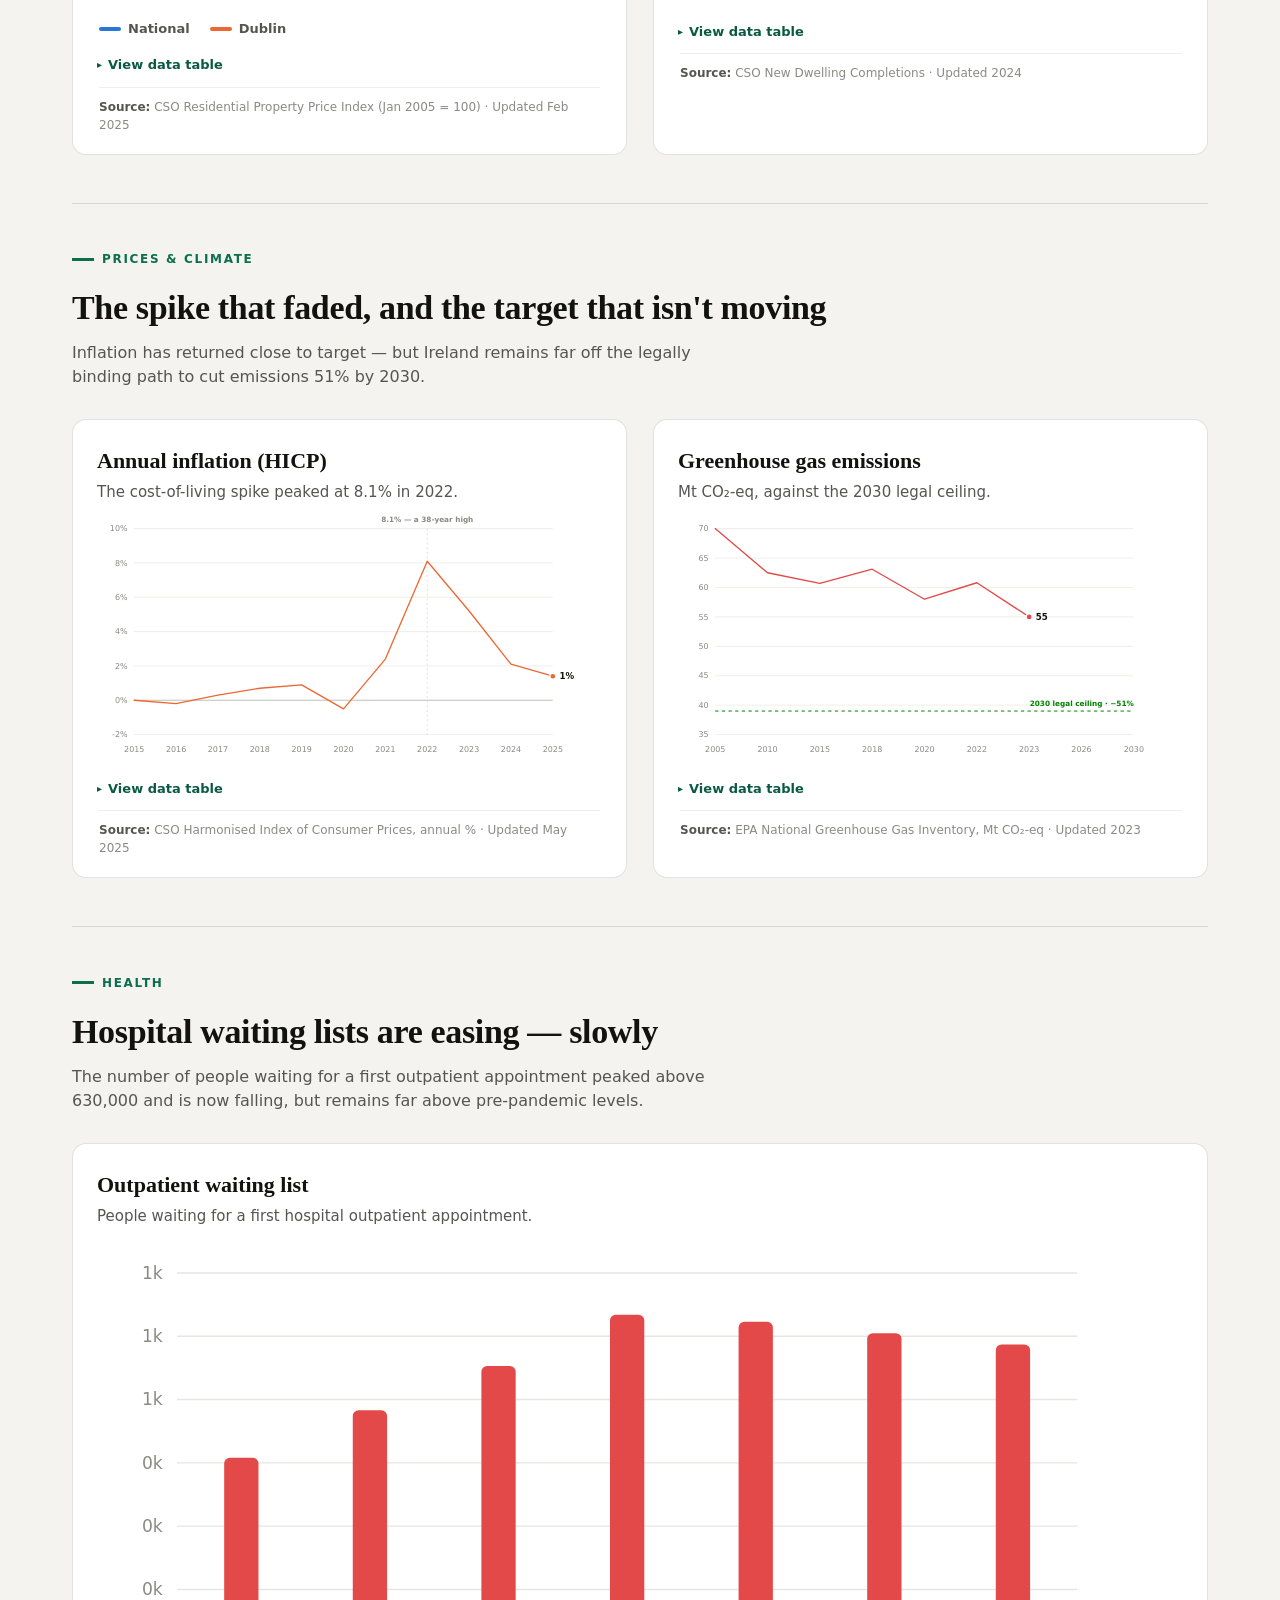
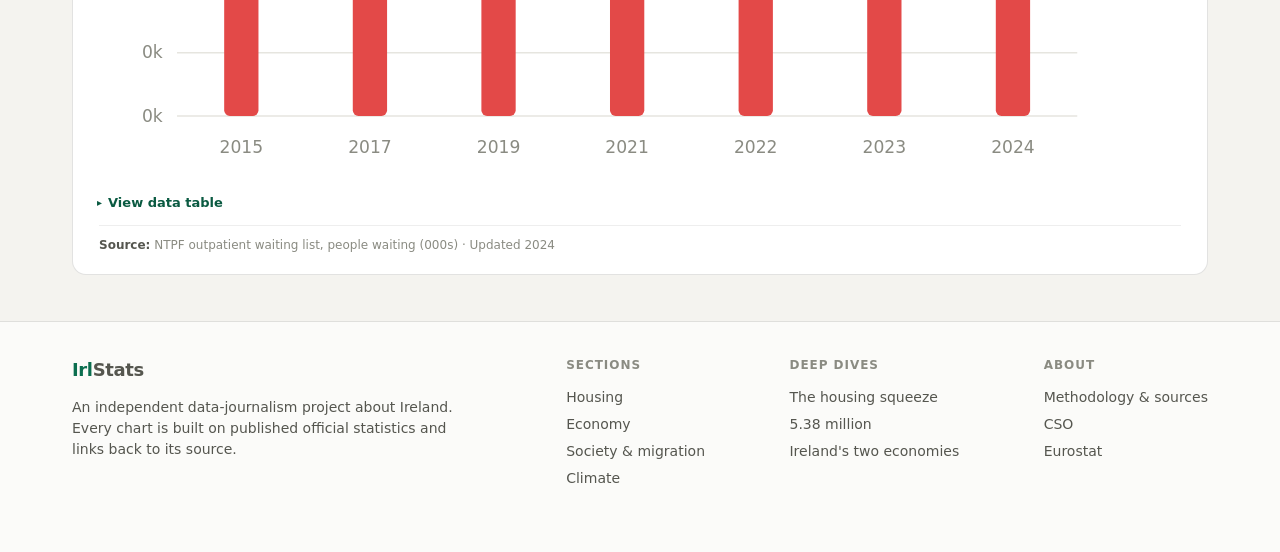
==== commit 52ed5360: "Lead with a national-indicator sparkline grid Rework the landing page around the signature format of" ====
--- a/index.html
+++ b/index.html
@@ -29,15 +29,18 @@
   <main class="wrap">
     <section class="page-head">
       <span class="eyebrow">Data</span>
-      <h1>Ireland, explained through data.</h1>
-      <p>Interactive charts and analysis on the numbers shaping the country — housing, the economy, population, migration, health and climate. Built on official figures from the CSO, Eurostat, the EPA and the Department of Finance.</p>
+      <h1>The state of the nation, in numbers.</h1>
+      <p>The indicators shaping Ireland — housing, prices, the economy, population and the environment — each tracked over time and updated from official sources. <span class="legend-inline"><span class="legend-inline__k legend-inline__k--good">▲</span> improving · <span class="legend-inline__k legend-inline__k--bad">▲</span> worsening</span></p>
     </section>
 
-    <!-- Live headline stats -->
-    <section class="ticker" aria-label="Ireland right now">
-      <div class="ticker__grid" id="ticker"></div>
-    </section>
+    <!-- The state of the nation: indicator sparkline grid -->
+    <section class="ind-grid" id="indicatorGrid" aria-label="National indicators"></section>
 
+    <!-- In depth -->
+    <div class="band__head" style="padding-bottom:0">
+      <span class="eyebrow">In depth</span>
+      <h2>The stories behind the numbers</h2>
+    </div>
     <!-- Story grid -->
     <section class="story-grid" id="storyGrid"></section>
 
--- a/styles.css
+++ b/styles.css
@@ -250,6 +250,103 @@
 .stat__sub { font-size: 13px; color: var(--ink-2); margin-top: 4px; }
 .stat__note { font-size: 11px; color: var(--muted); margin-top: 3px; }
 
+.legend-inline { display: inline-block; margin-top: 8px; font-size: 14px; color: var(--muted); font-weight: 600; }
+.legend-inline__k { font-size: 10px; vertical-align: middle; }
+.legend-inline__k--good { color: #17864f; }
+.legend-inline__k--bad { color: #c8322a; }
+:root[data-theme="dark"] .legend-inline__k--good { color: #34c08e; }
+:root[data-theme="dark"] .legend-inline__k--bad { color: #f26d63; }
+@media (prefers-color-scheme: dark) {
+  :root:not([data-theme="light"]) .legend-inline__k--good { color: #34c08e; }
+  :root:not([data-theme="light"]) .legend-inline__k--bad { color: #f26d63; }
+}
+
+/* ---- Indicator grid (the state of the nation) -------------------- */
+:root {
+  --spark-good:      #17864f;
+  --spark-good-wash: rgba(23, 134, 79, 0.10);
+  --spark-bad:       #c8322a;
+  --spark-bad-wash:  rgba(200, 50, 42, 0.09);
+  --spark-hist:      #b9b8b0;
+  --spark-fill:      rgba(120, 120, 110, 0.10);
+}
+:root[data-theme="dark"] {
+  --spark-good:      #34c08e;
+  --spark-good-wash: rgba(52, 192, 142, 0.14);
+  --spark-bad:       #f26d63;
+  --spark-bad-wash:  rgba(242, 109, 99, 0.13);
+  --spark-hist:      #6a6a63;
+  --spark-fill:      rgba(180, 180, 170, 0.08);
+}
+@media (prefers-color-scheme: dark) {
+  :root:not([data-theme="light"]) {
+    --spark-good:      #34c08e;
+    --spark-good-wash: rgba(52, 192, 142, 0.14);
+    --spark-bad:       #f26d63;
+    --spark-bad-wash:  rgba(242, 109, 99, 0.13);
+    --spark-hist:      #6a6a63;
+    --spark-fill:      rgba(180, 180, 170, 0.08);
+  }
+}
+
+.ind-grid {
+  display: grid;
+  grid-template-columns: repeat(4, 1fr);
+  gap: 1px;
+  background: var(--hair);
+  border: 1px solid var(--hair);
+  border-radius: 14px;
+  overflow: hidden;
+  margin: 22px 0 8px;
+}
+@media (max-width: 940px) { .ind-grid { grid-template-columns: repeat(3, 1fr); } }
+@media (max-width: 680px) { .ind-grid { grid-template-columns: repeat(2, 1fr); } }
+
+.ind {
+  background: var(--surface);
+  padding: 16px 16px 12px;
+  display: flex;
+  flex-direction: column;
+  min-width: 0;
+}
+.ind__head { display: flex; align-items: flex-start; gap: 6px; margin-bottom: 8px; min-height: 34px; }
+.ind__label { font-size: 15px; font-weight: 700; line-height: 1.15; letter-spacing: -0.01em; color: var(--ink); }
+.ind__info {
+  margin-left: auto; border: none; background: none; cursor: help; padding: 0;
+  color: var(--muted); font-size: 13px; line-height: 1; flex: none;
+}
+.ind__info:hover { color: var(--accent); }
+.ind__row { display: flex; align-items: baseline; justify-content: space-between; gap: 4px 8px; margin-bottom: 6px; flex-wrap: wrap; }
+.ind__value { font-size: 26px; font-weight: 700; letter-spacing: -0.02em; white-space: nowrap; }
+.ind__delta { font-size: 13px; font-weight: 700; white-space: nowrap; }
+@media (max-width: 680px) {
+  .ind__value { font-size: 22px; }
+  .ind__delta { font-size: 12px; }
+  .ind { padding: 14px 13px 11px; }
+}
+.ind__arrow { font-size: 12px; }
+.ind--good .ind__value, .ind--good .ind__delta { color: var(--spark-good); }
+.ind--bad  .ind__value, .ind--bad  .ind__delta { color: var(--spark-bad); }
+.ind--flat .ind__value { color: var(--ink); }
+.ind--flat .ind__delta { color: var(--ink-2); }
+
+.ind__spark { margin-top: auto; }
+.spark-svg { width: 100%; height: 56px; display: block; }
+.spark-area { fill: var(--spark-fill); stroke: none; }
+.spark-line { stroke-width: 2; stroke-linejoin: round; stroke-linecap: round; vector-effect: non-scaling-stroke; }
+.spark-line--hist { stroke: var(--spark-hist); }
+.ind--good .spark-line--now { stroke: var(--spark-good); }
+.ind--bad  .spark-line--now { stroke: var(--spark-bad); }
+.ind--flat .spark-line--now { stroke: var(--series-1); }
+.ind--good .spark-band { fill: var(--spark-good-wash); }
+.ind--bad  .spark-band { fill: var(--spark-bad-wash); }
+.ind--flat .spark-band { fill: rgba(42,120,214,0.08); }
+.spark-dot { stroke: var(--surface); stroke-width: 2; }
+.ind--good .spark-dot { fill: var(--spark-good); }
+.ind--bad  .spark-dot { fill: var(--spark-bad); }
+.ind--flat .spark-dot { fill: var(--series-1); }
+.ind__axis { display: flex; justify-content: space-between; font-size: 11px; color: var(--muted); margin-top: 2px; font-variant-numeric: tabular-nums; }
+
 /* ---- Story grid -------------------------------------------------- */
 .story-grid {
   display: grid;
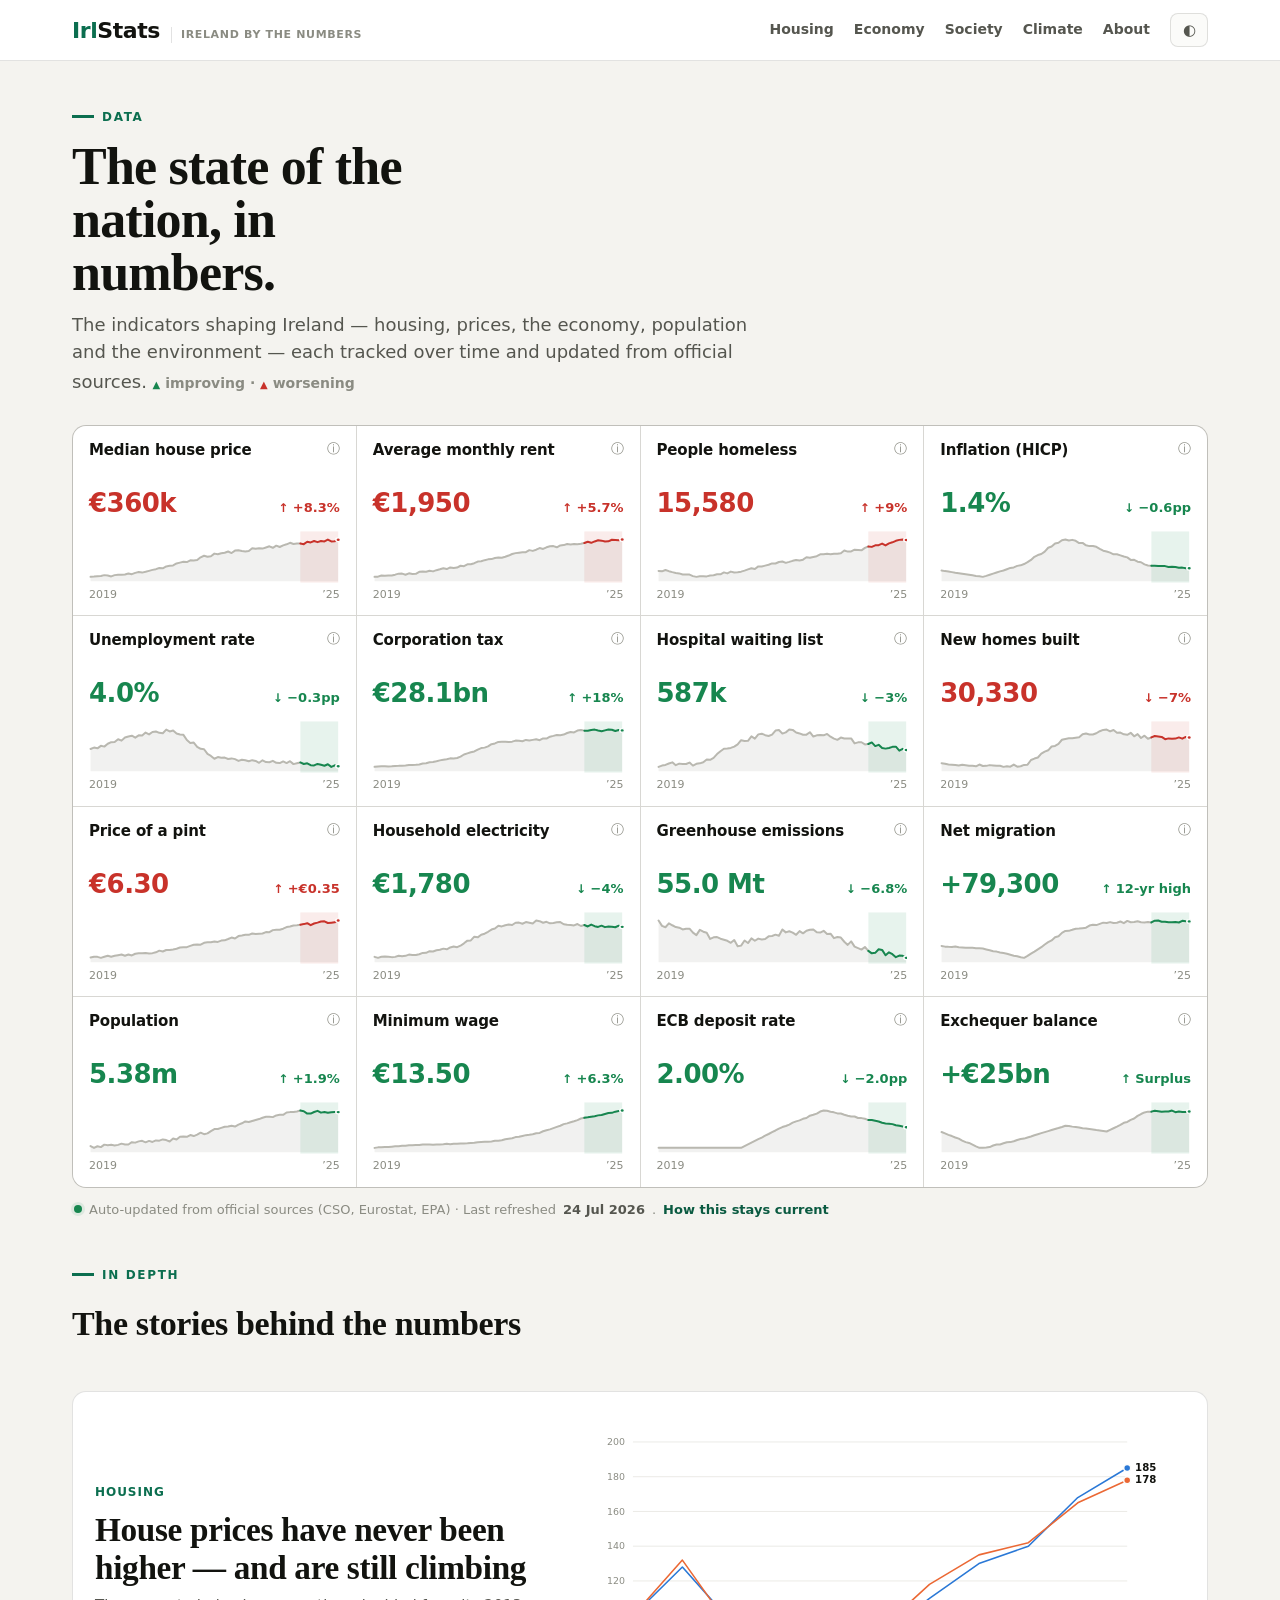
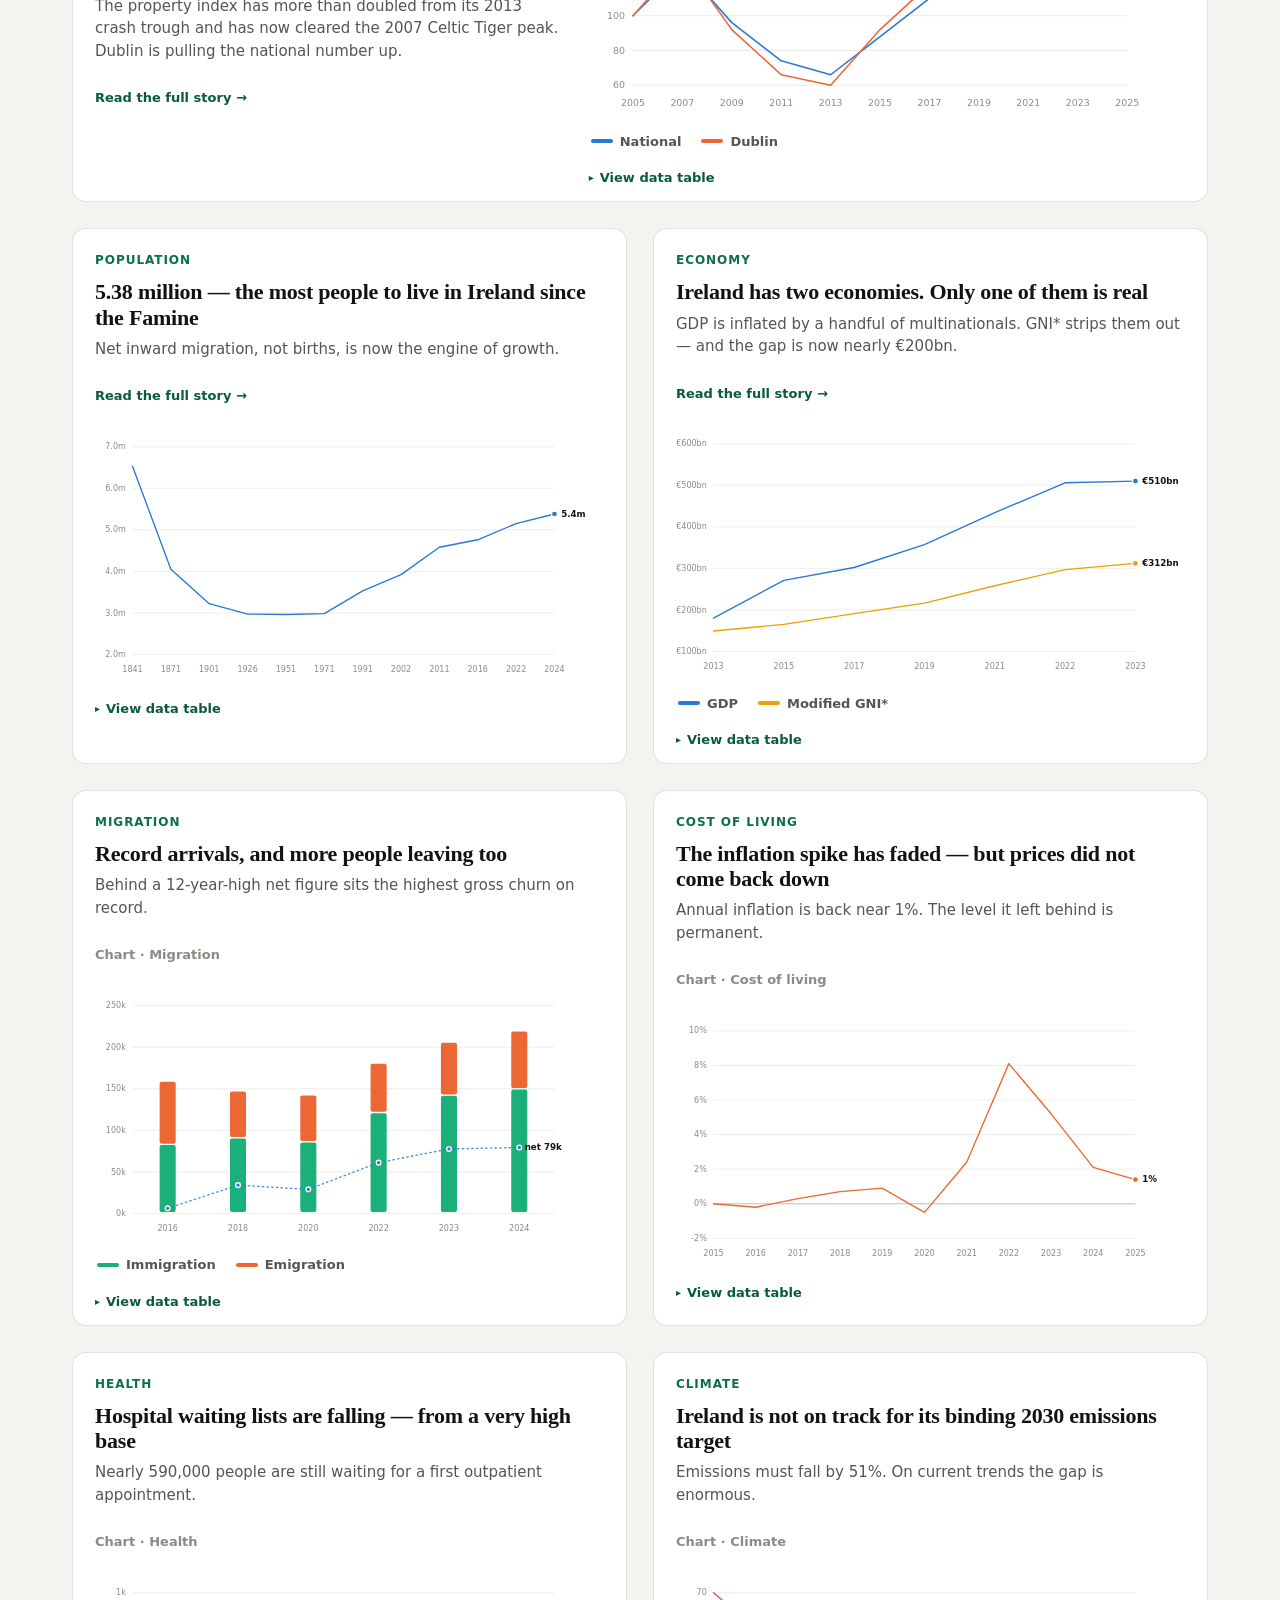
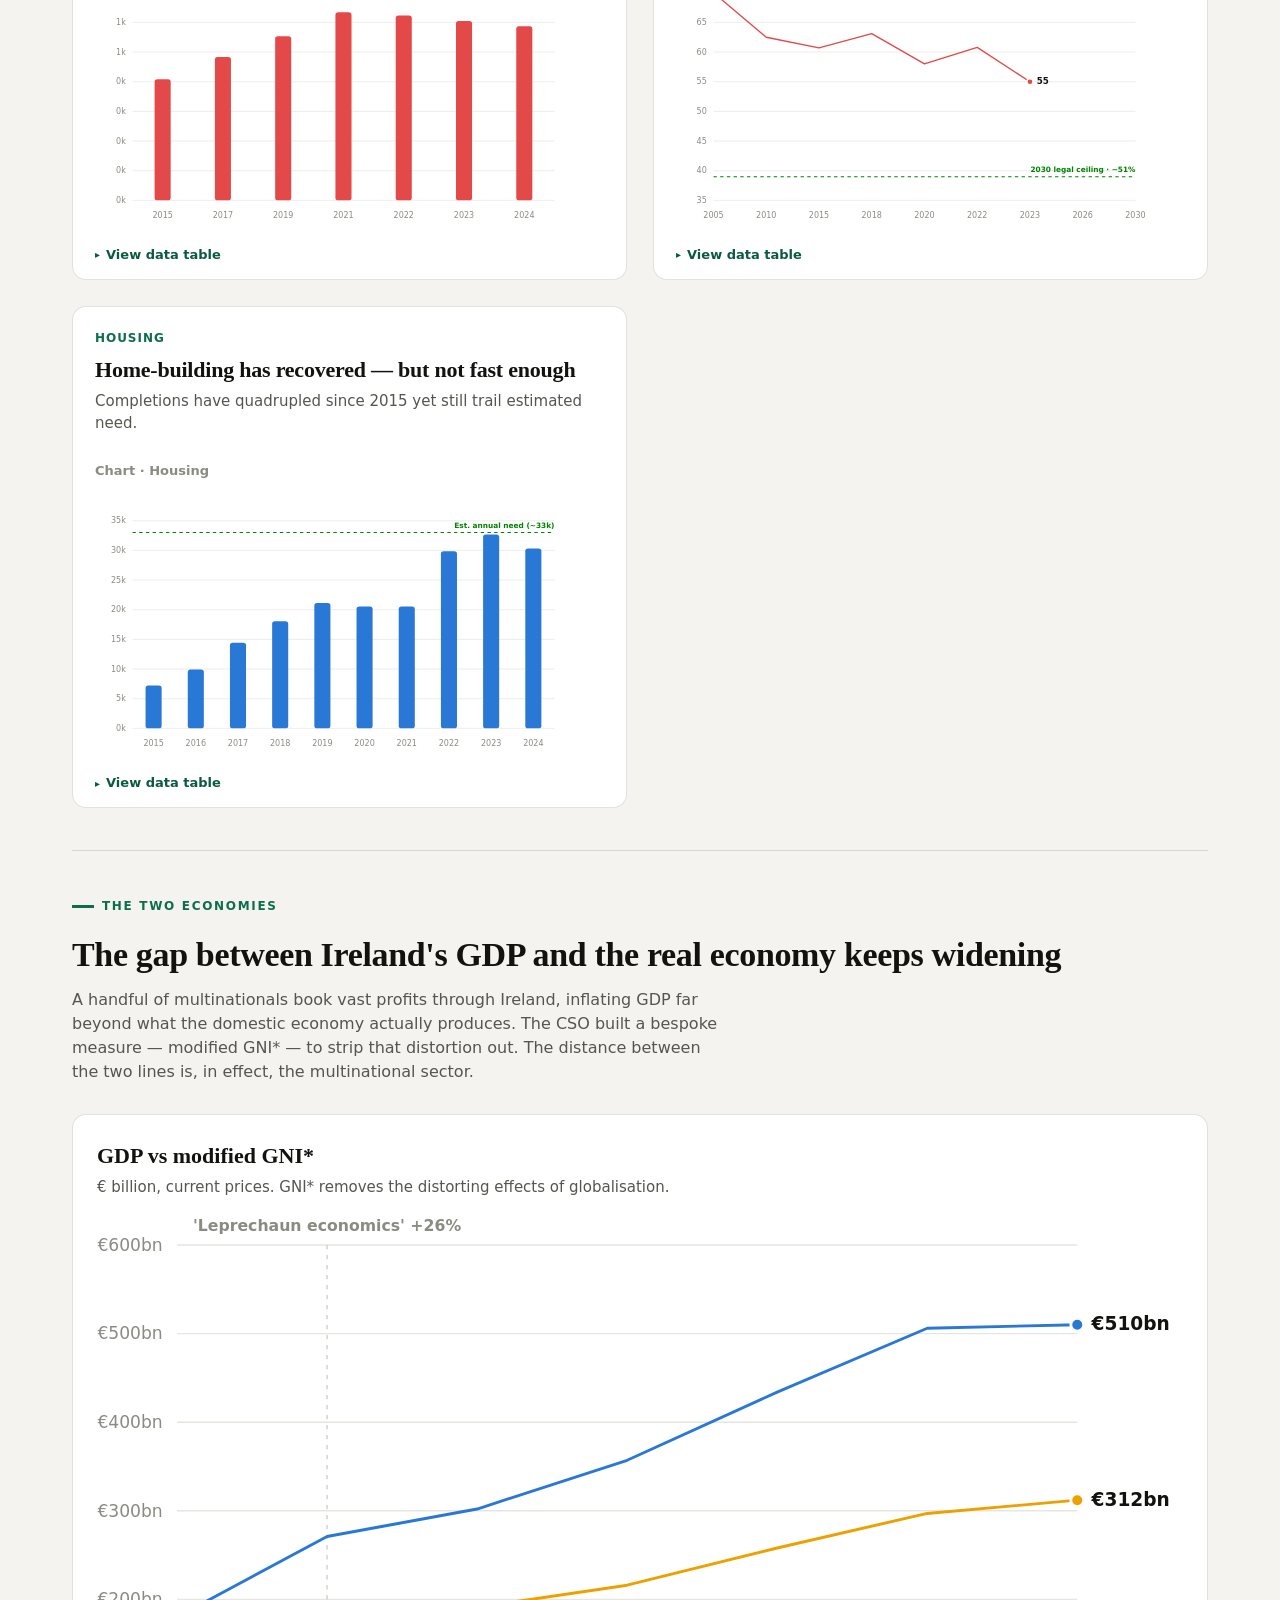
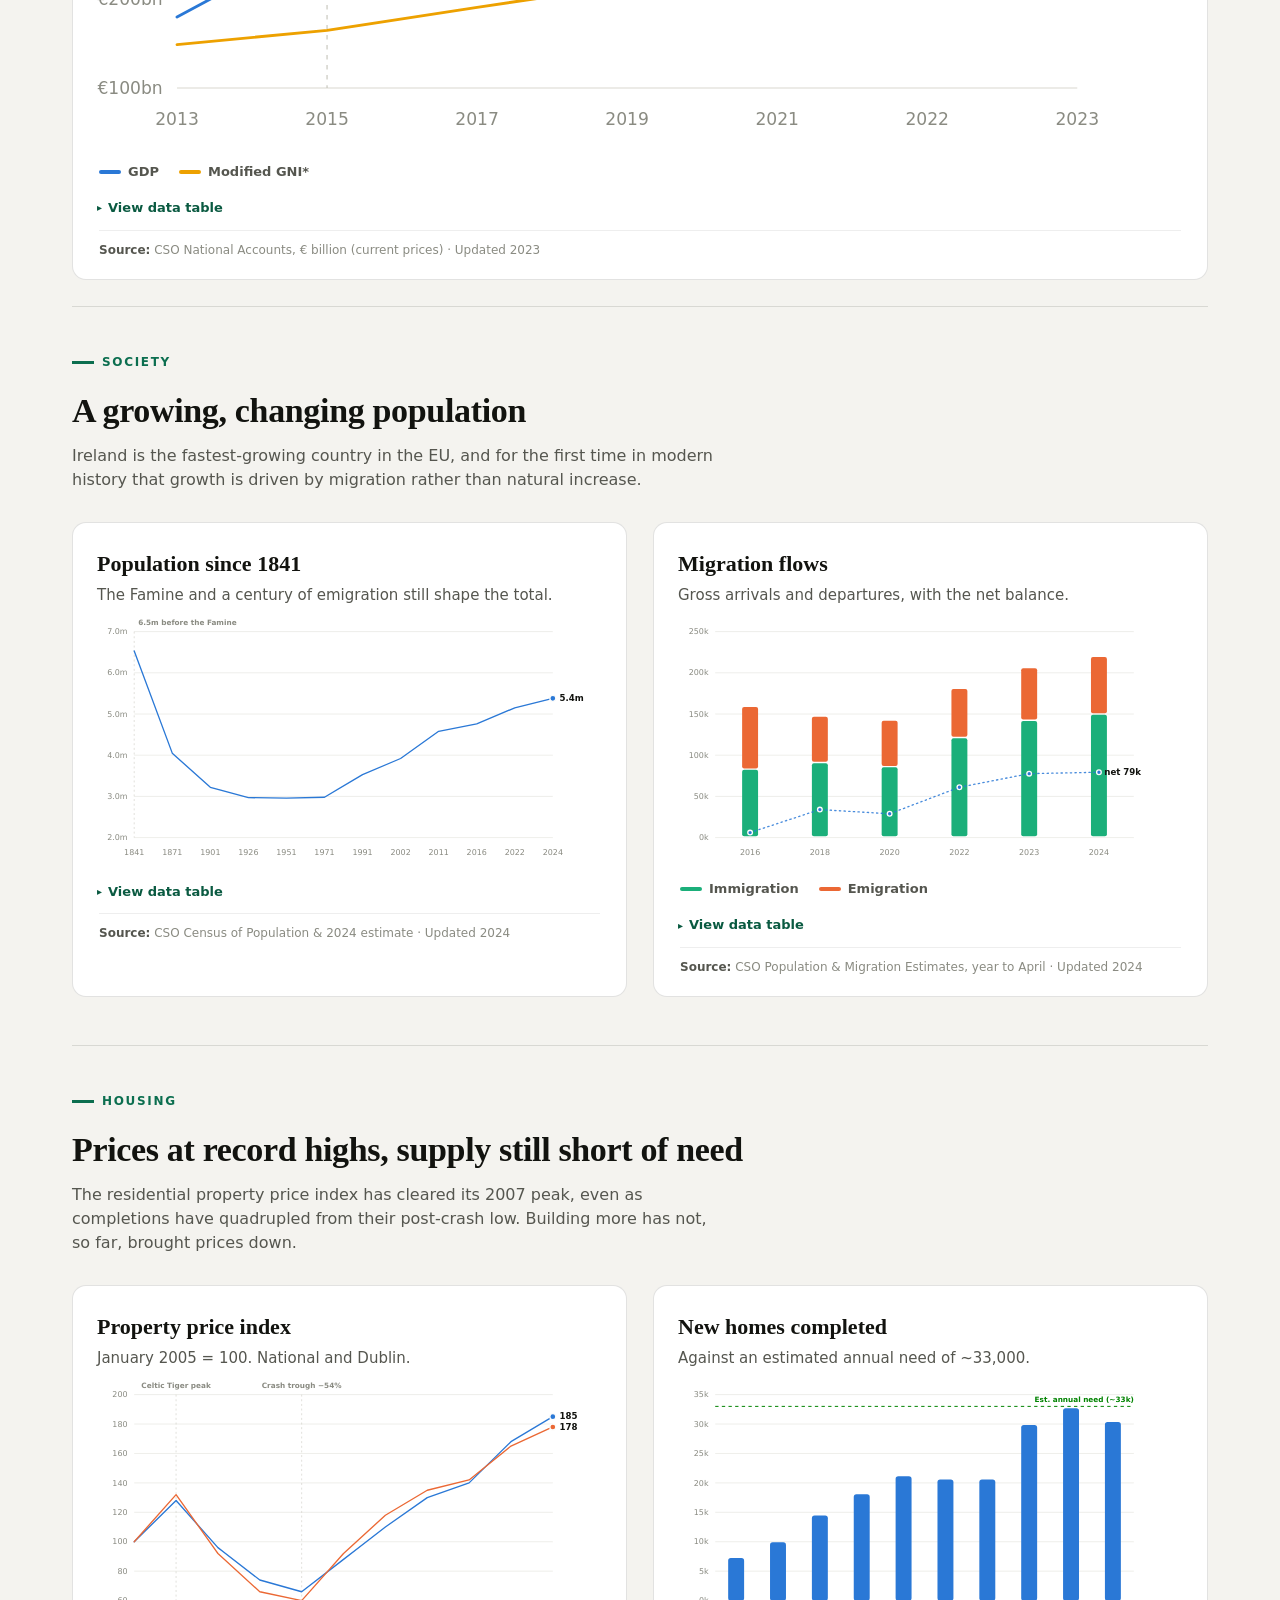
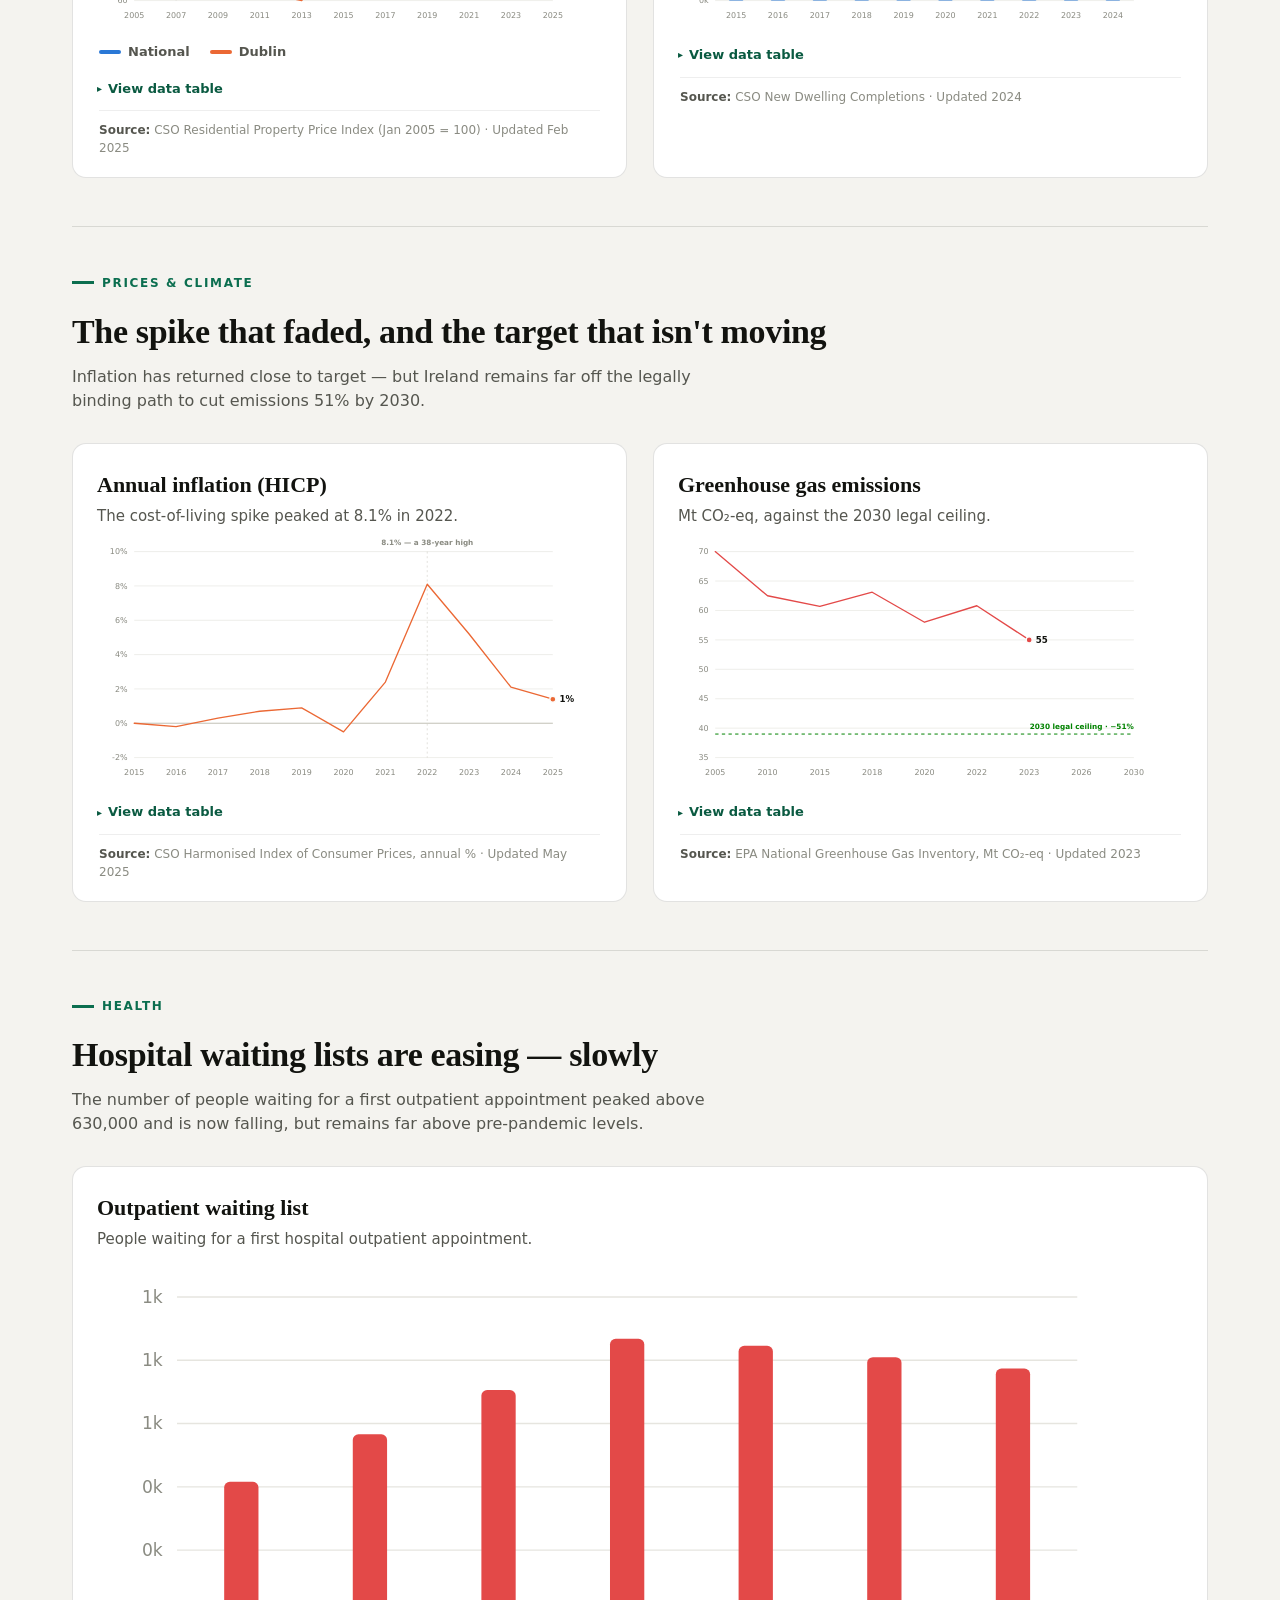
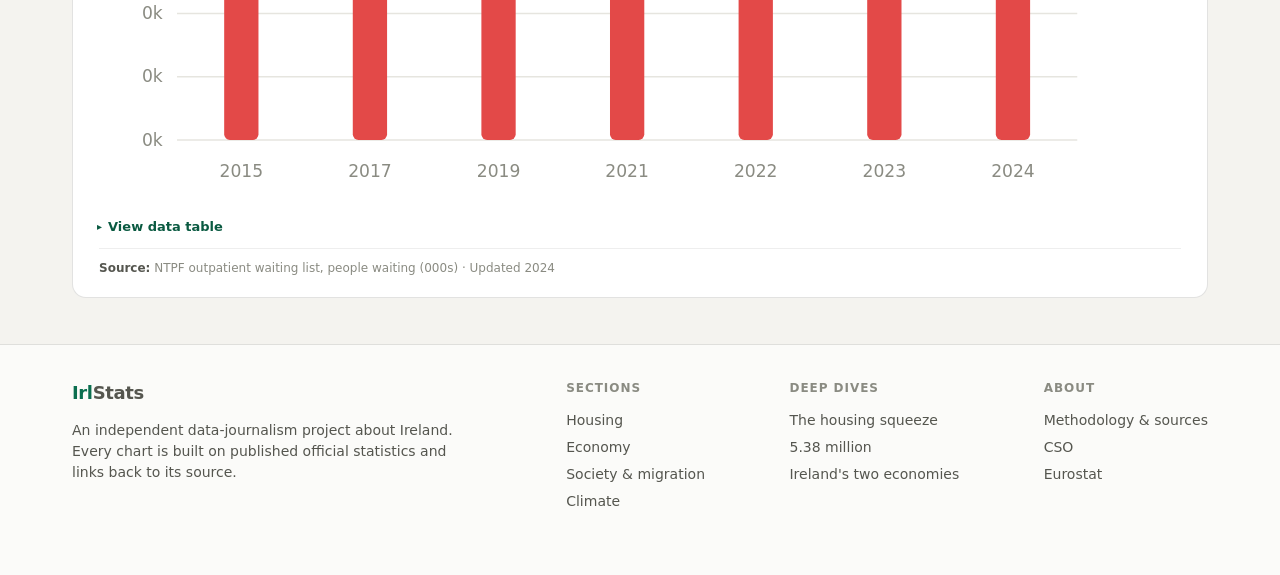
==== commit 218d1459: "Make the data self-updating from the CSO open-data API Turn the page from a static snapshot into one" ====
--- a/index.html
+++ b/index.html
@@ -35,6 +35,12 @@
 
     <!-- The state of the nation: indicator sparkline grid -->
     <section class="ind-grid" id="indicatorGrid" aria-label="National indicators"></section>
+    <p class="provenance">
+      <span class="provenance__dot" aria-hidden="true"></span>
+      Auto-updated from official sources (CSO, Eurostat, EPA) · Last refreshed
+      <span id="lastUpdated">—</span>.
+      <a href="about.html#updates">How this stays current</a>
+    </p>
 
     <!-- In depth -->
     <div class="band__head" style="padding-bottom:0">
@@ -172,6 +178,7 @@
     </div>
   </footer>
 
+  <script src="data/live.js"></script>
   <script src="js/data.js"></script>
   <script src="js/charts.js"></script>
   <script src="js/app.js"></script>
--- a/styles.css
+++ b/styles.css
@@ -250,6 +250,12 @@
 .stat__sub { font-size: 13px; color: var(--ink-2); margin-top: 4px; }
 .stat__note { font-size: 11px; color: var(--muted); margin-top: 3px; }
 
+.provenance { font-size: 13px; color: var(--muted); margin: 12px 2px 0; display: flex; align-items: center; gap: 7px; flex-wrap: wrap; }
+.provenance a { color: var(--accent-ink); text-decoration: none; font-weight: 600; }
+.provenance a:hover { text-decoration: underline; }
+.provenance__dot { width: 8px; height: 8px; border-radius: 50%; background: var(--spark-good); display: inline-block; box-shadow: 0 0 0 3px var(--spark-good-wash); }
+#lastUpdated { color: var(--ink-2); font-weight: 600; }
+
 .legend-inline { display: inline-block; margin-top: 8px; font-size: 14px; color: var(--muted); font-weight: 600; }
 .legend-inline__k { font-size: 10px; vertical-align: middle; }
 .legend-inline__k--good { color: #17864f; }
